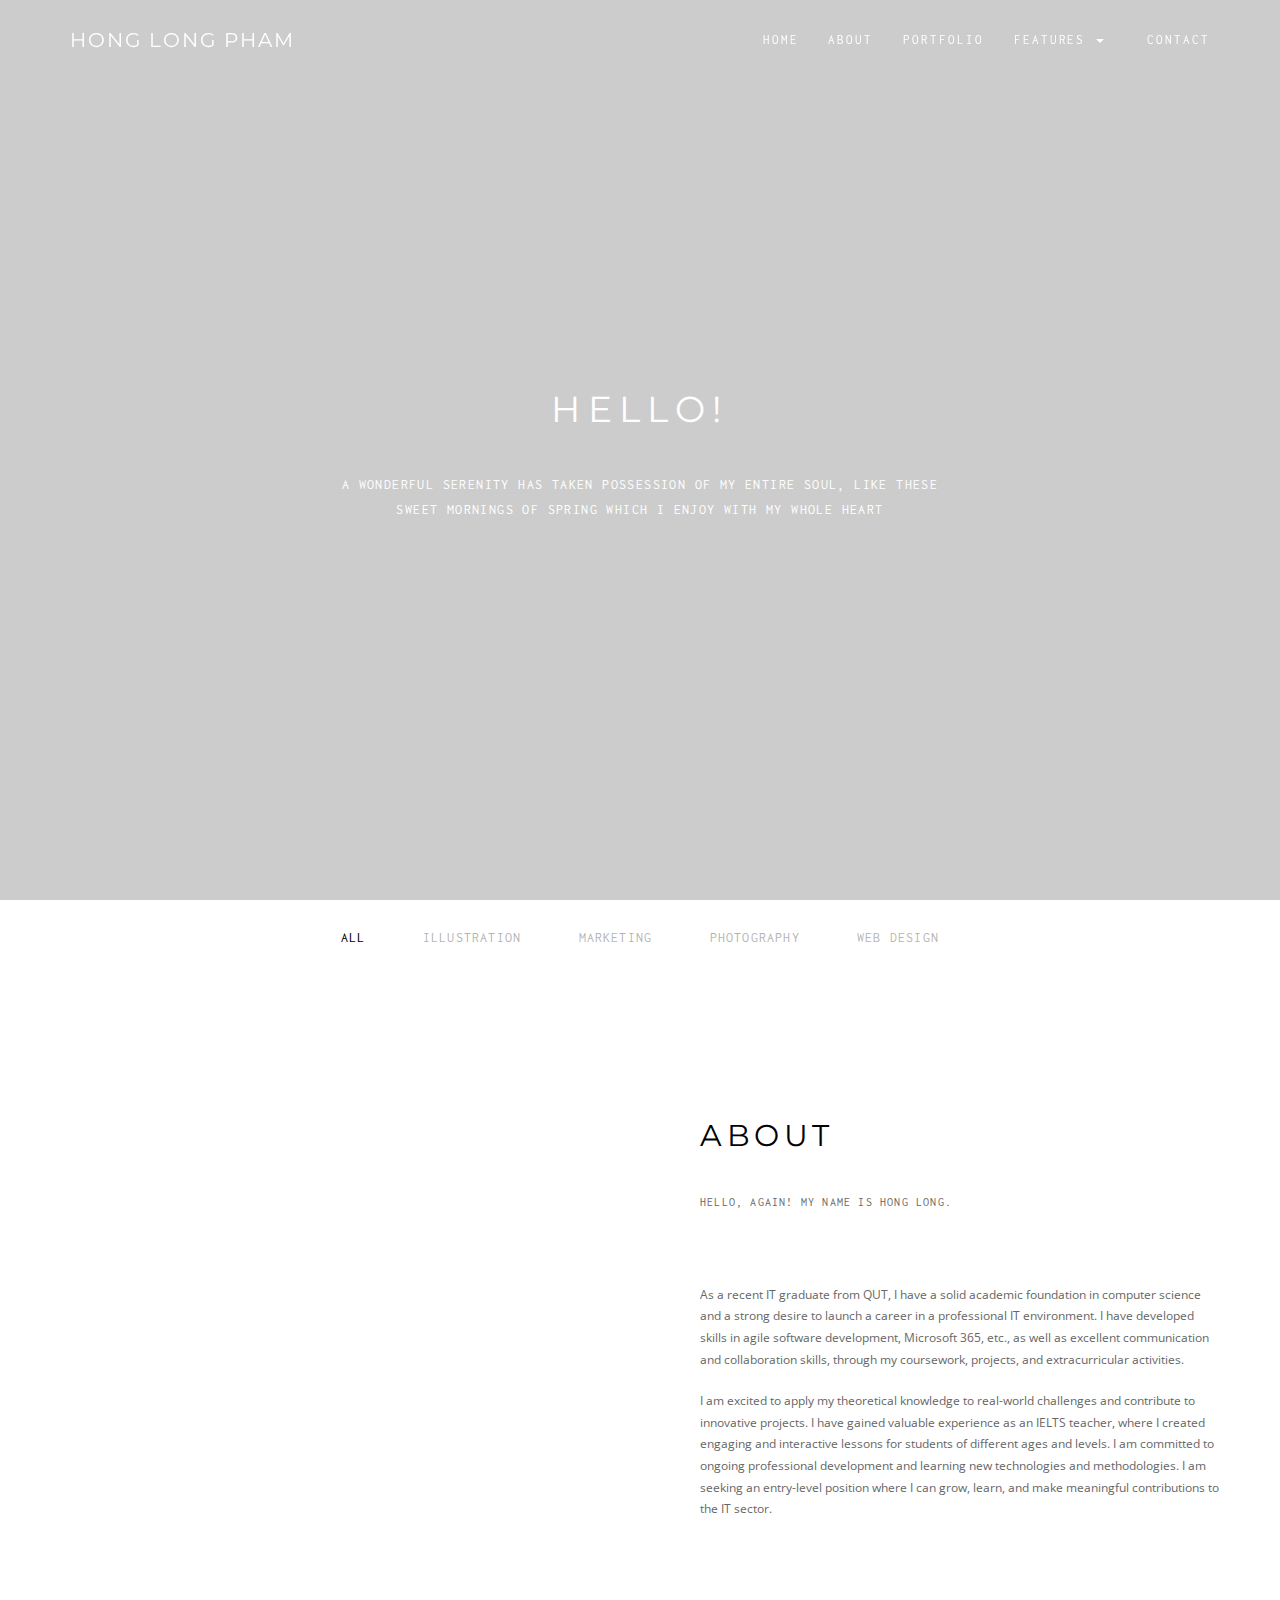
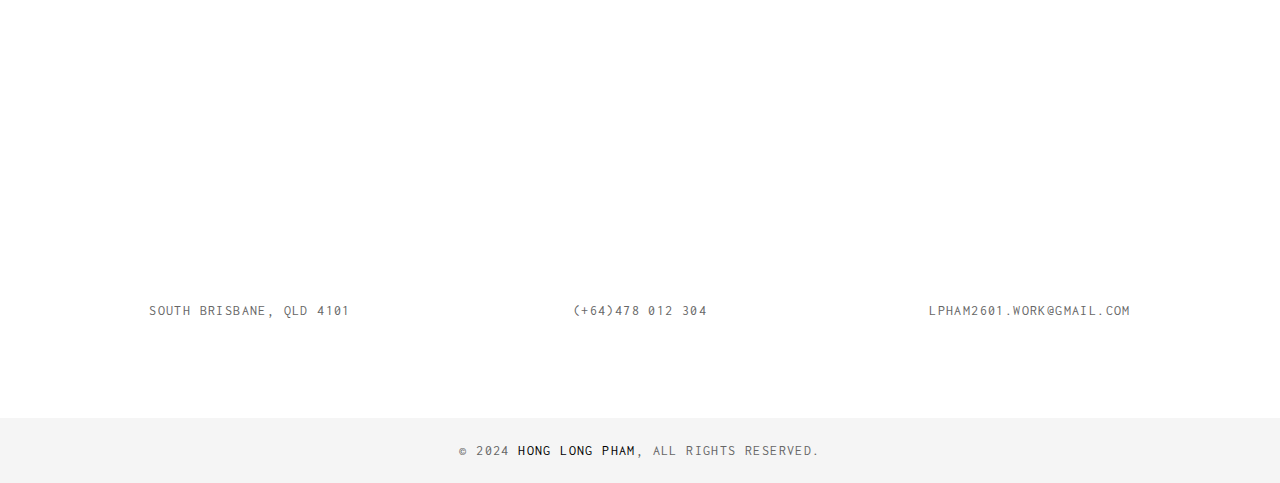
==== index.html @ 08b5fa03 "Initial Commit" ====
<!DOCTYPE html>
<html lang="en">
<head>
	<meta charset="UTF-8">
	<meta name="viewport" content="width=device-width, initial-scale=1.0">
	<meta name="description" content="">
	<meta name="author" content="">
	
	<title>Hong Long Pham - Software Engineer</title>
	
	<!-- Bootstrap core CSS -->
	<link href="assets/bootstrap/css/bootstrap.min.css" rel="stylesheet">
	
	<!-- Plugins -->
	<link href="assets/css/simpletextrotator.css" rel="stylesheet">
	<link href="assets/css/font-awesome.min.css" rel="stylesheet">
	<link href="assets/css/et-line-font.css" rel="stylesheet">
	<link href="assets/css/magnific-popup.css" rel="stylesheet">
	<link href="assets/css/flexslider.css" rel="stylesheet">
	<link href="assets/css/animate.css" rel="stylesheet">
	
	<!-- Template core CSS -->
	<link href="assets/css/style.css" rel="stylesheet">
	
	<!-- Custom css -->
	<link href="assets/css/custom.css" rel="stylesheet">
</head>
<body>

	<!-- PRELOADER -->
	<div class="page-loader">
		<div class="loader">Loading...</div>
	</div>
	<!-- /PRELOADER -->

	<!-- NAVIGATION -->
	<nav class="navbar navbar-custom navbar-transparent navbar-fixed-top" role="navigation">

			<div class="container">
		
				<div class="navbar-header">
					<button type="button" class="navbar-toggle" data-toggle="collapse" data-target="#custom-collapse">
						<span class="sr-only">Toggle navigation</span>
						<span class="icon-bar"></span>
						<span class="icon-bar"></span>
						<span class="icon-bar"></span>
					</button>
					<a class="navbar-brand" href="index.html">Hong Long Pham</a>
				</div>
		
				<div class="collapse navbar-collapse" id="custom-collapse">
		
					<ul class="nav navbar-nav navbar-right">
                        <li><a href="index.html">Home</a></li>
                        <li><a href="about.html">About</a></li>
                        <li><a href="portfolio.html">Portfolio</a></li>
                        
                        <li class="dropdown">
                            <a href="#" class="dropdown-toggle" data-toggle="dropdown">Features <span class="caret"></span></a>
                            <ul class="dropdown-menu" role="menu">
                                <li><a href="comp-alerts-wells.html"><i class="fa fa-bolt"></i> Alerts and Wells</a></li>
                                <li><a href="comp-buttons.html"><i class="fa fa-link fa-sm"></i> Buttons</a></li>
                                <li><a href="comp-collapses-tabs.html"><i class="fa fa-tasks"></i> Collapses &amp; Tabs</a></li>
                                <li><a href="comp-content-box.html"><i class="fa fa-list-alt"></i> Contents Box</a></li>
                                <li><a href="comp-forms.html"><i class="fa fa-check-square-o"></i> Forms</a></li>
                                <li><a href="comp-icons.html"><i class="fa fa-star"></i> Icons</a></li>
                                <li><a href="comp-progress-bars.html"><i class="fa fa-server"></i> Progress Bars</a></li>
                                <li><a href="comp-typography.html"><i class="fa fa-font"></i> Typography</a></li>
                            </ul>
                        </li>
                        
                        <li><a href="contact.html">Contact</a></li>
                    </ul>
                    
				</div>
		
			</div>

	</nav>
	<!-- /NAVIGATION -->

	<!-- HOME -->
	<section id="home" class="module-hero module-parallax module-fade module-full-height bg-dark-30" data-background="assets/images/section-1.jpg">

		<div class="hs-caption container">
			<div class="caption-content">
				<div class="hs-title-size-4 font-alt m-b-30">
					Hello!
				</div>
				<div class="hs-title-size-1 font-inc">
					A wonderful serenity has taken possession of my entire soul, like these<br/> sweet mornings of spring which I enjoy with my whole heart
				</div>
			</div>
		</div>

	</section >
	<!-- /HOME -->

	<!-- WRAPPER -->
	<div class="wrapper">

		<!-- PORTFOLIO -->
		<section class="module-small p-t-20 p-b-0 p-t-sm-0">

			<div class="container">

				<!-- PORTFOLIO FILTER -->
				<div class="row">
					<div class="col-sm-12">

						<ul id="filters" class="filter font-inc">
							<li><a href="#" data-filter="*" class="current wow fadeInUp">All</a></li>
							<li><a href="#" data-filter=".illustration" class="wow fadeInUp" data-wow-delay="0.2s">Illustration</a></li>
							<li><a href="#" data-filter=".marketing" class="wow fadeInUp" data-wow-delay="0.4s">Marketing</a></li>
							<li><a href="#" data-filter=".photography" class="wow fadeInUp" data-wow-delay="0.6s">Photography</a></li>
							<li><a href="#" data-filter=".webdesign" class="wow fadeInUp" data-wow-delay="0.8s">Web Design</a></li>
						</ul>

					</div>
				</div>
				<!-- /PORTFOLIO FILTER -->

			</div>

			<!-- PORTFOLIO LIST -->
			<ul id="works-grid" class="works-grid works-grid-masonry works-grid-3 works-hover-w">

				<!-- PORTFOLIO ITEM -->
				<li class="work-item illustration webdesign">
					<a href="portfolio-single-1.html">
						<div class="work-image">
							<img src="assets/images/work-masonry-1.jpg" alt="">
						</div>
						<div class="work-caption">
							<h3 class="work-title font-alt">Corporate Identity</h3>
							<div class="work-descr font-inc">
								Illustration
							</div>
						</div>
					</a>
				</li>
				<!-- /PORTFOLIO ITEM -->

				<!-- PORTFOLIO ITEM -->
				<li class="work-item marketing photography">
					<a href="portfolio-single-1.html">
						<div class="work-image">
							<img src="assets/images/work-2.jpg" alt="">
						</div>
						<div class="work-caption">
							<h3 class="work-title font-alt">Bag MockUp</h3>
							<div class="work-descr font-inc">
								Marketing
							</div>
						</div>
					</a>
				</li>
				<!-- /PORTFOLIO ITEM -->

				<!-- PORTFOLIO ITEM -->
				<li class="work-item illustration photography">
					<a href="portfolio-single-1.html">
						<div class="work-image">
							<img src="assets/images/work-3.jpg" alt="">
						</div>
						<div class="work-caption">
							<h3 class="work-title font-alt">Disk Cover</h3>
							<div class="work-descr font-inc">
								Illustration
							</div>
						</div>
					</a>
				</li>
				<!-- /PORTFOLIO ITEM -->

				<!-- PORTFOLIO ITEM -->
				<li class="work-item marketing photography">
					<a href="portfolio-single-1.html">
						<div class="work-image">
							<img src="assets/images/work-4.jpg" alt="">
						</div>
						<div class="work-caption">
							<h3 class="work-title font-alt">Business Card</h3>
							<div class="work-descr font-inc">
								Photography
							</div>
						</div>
					</a>
				</li>
				<!-- /PORTFOLIO ITEM -->

				<!-- PORTFOLIO ITEM -->
				<li class="work-item illustration webdesign">
					<a href="portfolio-single-1.html">
						<div class="work-image">
							<img src="assets/images/work-masonry-2.jpg" alt="">
						</div>
						<div class="work-caption">
							<h3 class="work-title font-alt">Business Cards</h3>
							<div class="work-descr font-inc">
								Webdesign
							</div>
						</div>
					</a>
				</li>
				<!-- /PORTFOLIO ITEM -->

				<!-- PORTFOLIO ITEM -->
				<li class="work-item marketing webdesign">
					<a href="portfolio-single-1.html">
						<div class="work-image">
							<img src="assets/images/work-6.jpg" alt="">
						</div>
						<div class="work-caption">
							<h3 class="work-title font-alt">Business Cards in paper clip</h3>
							<div class="work-descr font-inc">
								Marketing
							</div>
						</div>
					</a>
				</li>
				<!-- /PORTFOLIO ITEM -->

				<!-- PORTFOLIO ITEM -->
				<li class="work-item marketing webdesign">
					<a href="portfolio-single-1.html">
						<div class="work-image">
							<img src="assets/images/work-7.jpg" alt="">
						</div>
						<div class="work-caption">
							<h3 class="work-title font-alt">Business Cards in paper clip</h3>
							<div class="work-descr font-inc">
								Marketing
							</div>
						</div>
					</a>
				</li>
				<!-- /PORTFOLIO ITEM -->

			</ul>
			<!-- /PORTFOLIO LIST -->

		</section>
		<!-- /PORTFOLIO -->

		<!-- ABOUT -->
		<section class="module p-t-0 p-b-0" data-background="assets/images/section-4.jpg">

			<div class="container-fluid">

				<div class="row relative">

					<div class="col-sm-12 col-md-6 col-md-offset-6 col-bg">

						<h2 class="module-title font-alt">About</h2>

						<div class="module-subtitle font-inc">
							Hello, again! My name is Hong Long.
						</div>

						<p>As a recent IT graduate from QUT, I have a solid academic foundation in computer science and a strong desire to launch a career in a professional IT environment. I have developed skills in agile software development, Microsoft 365, etc., as well as excellent communication and collaboration skills, through my coursework, projects, and extracurricular activities.</p>

						<p>I am excited to apply my theoretical knowledge to real-world challenges and contribute to innovative projects. I have gained valuable experience as an IELTS teacher, where I created engaging and interactive lessons for students of different ages and levels. I am committed to ongoing professional development and learning new technologies and methodologies. I am seeking an entry-level position where I can grow, learn, and make meaningful contributions to the IT sector.</p>

						<ul class="social-list">
							<li><a href="#"><span class="icon-facebook"></span></a></li>
							<li><a href="#"><span class="icon-twitter"></span></a></li>
							<li><a href="#"><span class="icon-googleplus"></span></a></li>
						</ul>

					</div>

				</div>

			</div>

		</section>
		<!-- /ABOUT -->

		<!-- CONTACT -->
		<section class="module-small">
		
			<div class="container">
		
				<div class="row">
		
					<!-- CONTENT BOX -->
					<div class="col-sm-4">
						<div class="content-box">
							<div class="content-box-icon">
								<span class="icon-map-pin"></span>
							</div>
							<div class="content-box-title font-inc">
								South Brisbane, QLD 4101
							</div>
						</div>
					</div>
					<!-- /CONTENT BOX -->
		
					<!-- CONTENT BOX -->
					<div class="col-sm-4">
						<div class="content-box">
							<div class="content-box-icon">
								<span class="icon-phone"></span>
							</div>
							<div class="content-box-title font-inc">
								(+64)478 012 304
							</div>
						</div>
					</div>
					<!-- /CONTENT BOX -->
		
					<!-- CONTENT BOX -->
					<div class="col-sm-4">
						<div class="content-box">
							<div class="content-box-icon">
								<span class="icon-envelope"></span>
							</div>
							<div class="content-box-title font-inc">
								lpham2601.work@gmail.com
							</div>
						</div>
					</div>
					<!-- /CONTENT BOX -->
		
				</div>
		
			</div>
		
		</section>
		<!-- /CONTACT -->

		<!-- FOOTER -->
		<footer class="footer">
		
			<div class="container">
		
				<div class="row">
		
					<div class="col-sm-12 text-center">
						<p class="copyright font-inc m-b-0">© 2024 <a href="index.html">Hong Long Pham</a>, All Rights Reserved.</p>
					</div>
		
				</div>
		
			</div>
		
		</footer>
		<!-- /FOOTER -->

	</div>
	<!-- /WRAPPER -->

	<!-- Scroll-up -->
	<div class="scroll-up">
		<a href="#totop"><i class="fa fa-angle-double-up"></i></a>
	</div>
	
	<!-- Javascript files -->
	<script src="assets/js/jquery-2.1.3.min.js"></script>
	<script src="assets/bootstrap/js/bootstrap.min.js"></script>
	<script src="assets/js/jquery.mb.YTPlayer.min.js"></script>
	<script src="assets/js/appear.js"></script>
	<script src="assets/js/jquery.simple-text-rotator.min.js"></script>
	<script src="assets/js/jqBootstrapValidation.js"></script>
	<script src="http://maps.google.com/maps/api/js?sensor=true"></script>
	<script src="assets/js/gmaps.js"></script>
	<script src="assets/js/isotope.pkgd.min.js"></script>
	<script src="assets/js/imagesloaded.pkgd.js"></script>
	<script src="assets/js/jquery.flexslider-min.js"></script>
	<script src="assets/js/jquery.magnific-popup.min.js"></script>
	<script src="assets/js/jquery.fitvids.js"></script>
	<script src="assets/js/smoothscroll.js"></script>
	<script src="assets/js/wow.min.js"></script>
	<script src="assets/js/contact.js"></script>
	<script src="assets/js/custom.js"></script>

</body>
</html>
---- assets/css/simpletextrotator.css ----
.rotating {
    display: inline-block;
    -webkit-transform-style: preserve-3d;
    -moz-transform-style: preserve-3d;
    -ms-transform-style: preserve-3d;
    -o-transform-style: preserve-3d;
    transform-style: preserve-3d;
    -webkit-transform: rotateX(0) rotateY(0) rotateZ(0);
    -moz-transform: rotateX(0) rotateY(0) rotateZ(0);
    -ms-transform: rotateX(0) rotateY(0) rotateZ(0);
    -o-transform: rotateX(0) rotateY(0) rotateZ(0);
    transform: rotateX(0) rotateY(0) rotateZ(0);
    -webkit-transition: 0.5s;
    -moz-transition: 0.5s;
    -ms-transition: 0.5s;
    -o-transition: 0.5s;
    transition: 0.5s;
    -webkit-transform-origin-x: 50%;
  }
  
  .rotating.flip {
    position: relative;
  }
  
  .rotating .front, .rotating .back {
    left: 0;
    top: 0;
    -webkit-backface-visibility: hidden;
    -moz-backface-visibility: hidden;
    -ms-backface-visibility: hidden;
    -o-backface-visibility: hidden;
    backface-visibility: hidden;
  }
  
  .rotating .front {
    position: absolute;
    display: inline-block;
    -webkit-transform: translate3d(0,0,1px);
    -moz-transform: translate3d(0,0,1px);
    -ms-transform: translate3d(0,0,1px);
    -o-transform: translate3d(0,0,1px);
    transform: translate3d(0,0,1px);
  }
  
  .rotating.flip .front {
    z-index: 1;
  }
  
  .rotating .back {
    display: block;
    opacity: 0;
  }
  
  .rotating.spin {
    -webkit-transform: rotate(360deg) scale(0);
    -moz-transform: rotate(360deg) scale(0);
    -ms-transform: rotate(360deg) scale(0);
    -o-transform: rotate(360deg) scale(0);
    transform: rotate(360deg) scale(0);
  }
  
  
  
  .rotating.flip .back {
    z-index: 2;
    display: block;
    opacity: 1;
    
    -webkit-transform: rotateY(180deg) translate3d(0,0,0);
    -moz-transform: rotateY(180deg) translate3d(0,0,0);
    -ms-transform: rotateY(180deg) translate3d(0,0,0);
    -o-transform: rotateY(180deg) translate3d(0,0,0);
    transform: rotateY(180deg) translate3d(0,0,0);
  }
  
  .rotating.flip.up .back {
    -webkit-transform: rotateX(180deg) translate3d(0,0,0);
    -moz-transform: rotateX(180deg) translate3d(0,0,0);
    -ms-transform: rotateX(180deg) translate3d(0,0,0);
    -o-transform: rotateX(180deg) translate3d(0,0,0);
    transform: rotateX(180deg) translate3d(0,0,0);
  }
  
  .rotating.flip.cube .front {
    -webkit-transform: translate3d(0,0,100px) scale(0.9,0.9);
    -moz-transform: translate3d(0,0,100px) scale(0.85,0.85);
    -ms-transform: translate3d(0,0,100px) scale(0.85,0.85);
    -o-transform: translate3d(0,0,100px) scale(0.85,0.85);
    transform: translate3d(0,0,100px) scale(0.85,0.85);
  }
  
  .rotating.flip.cube .back {
    -webkit-transform: rotateY(180deg) translate3d(0,0,100px) scale(0.9,0.9);
    -moz-transform: rotateY(180deg) translate3d(0,0,100px) scale(0.85,0.85);
    -ms-transform: rotateY(180deg) translate3d(0,0,100px) scale(0.85,0.85);
    -o-transform: rotateY(180deg) translate3d(0,0,100px) scale(0.85,0.85);
    transform: rotateY(180deg) translate3d(0,0,100px) scale(0.85,0.85);
  }
  
  .rotating.flip.cube.up .back {
    -webkit-transform: rotateX(180deg) translate3d(0,0,100px) scale(0.9,0.9);
    -moz-transform: rotateX(180deg) translate3d(0,0,100px) scale(0.85,0.85);
    -ms-transform: rotateX(180deg) translate3d(0,0,100px) scale(0.85,0.85);
    -o-transform: rotateX(180deg) translate3d(0,0,100px) scale(0.85,0.85);
    transform: rotateX(180deg) translate3d(0,0,100px) scale(0.85,0.85);
  }
---- assets/css/et-line-font.css ----
@font-face {
	font-family: 'et-line';
	src:url('../fonts/et-line.eot');
	src:url('../fonts/et-line.eot?#iefix') format('embedded-opentype'),
		url('../fonts/et-line.woff') format('woff'),
		url('../fonts/et-line.ttf') format('truetype'),
		url('../fonts/et-line.svg#et-line') format('svg');
	font-weight: normal;
	font-style: normal;
}

/* Use the following CSS code if you want to use data attributes for inserting your icons */
[data-icon]:before {
	font-family: 'et-line';
	content: attr(data-icon);
	speak: none;
	font-weight: normal;
	font-variant: normal;
	text-transform: none;
	line-height: 1;
	-webkit-font-smoothing: antialiased;
	-moz-osx-font-smoothing: grayscale;
	display:inline-block;
}

/* Use the following CSS code if you want to have a class per icon */
/*
Instead of a list of all class selectors,
you can use the generic selector below, but it's slower:
[class*="icon-"] {
*/
.icon-mobile, .icon-laptop, .icon-desktop, .icon-tablet, .icon-phone, .icon-document, .icon-documents, .icon-search, .icon-clipboard, .icon-newspaper, .icon-notebook, .icon-book-open, .icon-browser, .icon-calendar, .icon-presentation, .icon-picture, .icon-pictures, .icon-video, .icon-camera, .icon-printer, .icon-toolbox, .icon-briefcase, .icon-wallet, .icon-gift, .icon-bargraph, .icon-grid, .icon-expand, .icon-focus, .icon-edit, .icon-adjustments, .icon-ribbon, .icon-hourglass, .icon-lock, .icon-megaphone, .icon-shield, .icon-trophy, .icon-flag, .icon-map, .icon-puzzle, .icon-basket, .icon-envelope, .icon-streetsign, .icon-telescope, .icon-gears, .icon-key, .icon-paperclip, .icon-attachment, .icon-pricetags, .icon-lightbulb, .icon-layers, .icon-pencil, .icon-tools, .icon-tools-2, .icon-scissors, .icon-paintbrush, .icon-magnifying-glass, .icon-circle-compass, .icon-linegraph, .icon-mic, .icon-strategy, .icon-beaker, .icon-caution, .icon-recycle, .icon-anchor, .icon-profile-male, .icon-profile-female, .icon-bike, .icon-wine, .icon-hotairballoon, .icon-globe, .icon-genius, .icon-map-pin, .icon-dial, .icon-chat, .icon-heart, .icon-cloud, .icon-upload, .icon-download, .icon-target, .icon-hazardous, .icon-piechart, .icon-speedometer, .icon-global, .icon-compass, .icon-lifesaver, .icon-clock, .icon-aperture, .icon-quote, .icon-scope, .icon-alarmclock, .icon-refresh, .icon-happy, .icon-sad, .icon-facebook, .icon-twitter, .icon-googleplus, .icon-rss, .icon-tumblr, .icon-linkedin, .icon-dribbble {
	font-family: 'et-line';
	speak: none;
	font-style: normal;
	font-weight: normal;
	font-variant: normal;
	text-transform: none;
	line-height: 1;
	-webkit-font-smoothing: antialiased;
	-moz-osx-font-smoothing: grayscale;
	display:inline-block;
}
.icon-mobile:before {
	content: "\e000";
}
.icon-laptop:before {
	content: "\e001";
}
.icon-desktop:before {
	content: "\e002";
}
.icon-tablet:before {
	content: "\e003";
}
.icon-phone:before {
	content: "\e004";
}
.icon-document:before {
	content: "\e005";
}
.icon-documents:before {
	content: "\e006";
}
.icon-search:before {
	content: "\e007";
}
.icon-clipboard:before {
	content: "\e008";
}
.icon-newspaper:before {
	content: "\e009";
}
.icon-notebook:before {
	content: "\e00a";
}
.icon-book-open:before {
	content: "\e00b";
}
.icon-browser:before {
	content: "\e00c";
}
.icon-calendar:before {
	content: "\e00d";
}
.icon-presentation:before {
	content: "\e00e";
}
.icon-picture:before {
	content: "\e00f";
}
.icon-pictures:before {
	content: "\e010";
}
.icon-video:before {
	content: "\e011";
}
.icon-camera:before {
	content: "\e012";
}
.icon-printer:before {
	content: "\e013";
}
.icon-toolbox:before {
	content: "\e014";
}
.icon-briefcase:before {
	content: "\e015";
}
.icon-wallet:before {
	content: "\e016";
}
.icon-gift:before {
	content: "\e017";
}
.icon-bargraph:before {
	content: "\e018";
}
.icon-grid:before {
	content: "\e019";
}
.icon-expand:before {
	content: "\e01a";
}
.icon-focus:before {
	content: "\e01b";
}
.icon-edit:before {
	content: "\e01c";
}
.icon-adjustments:before {
	content: "\e01d";
}
.icon-ribbon:before {
	content: "\e01e";
}
.icon-hourglass:before {
	content: "\e01f";
}
.icon-lock:before {
	content: "\e020";
}
.icon-megaphone:before {
	content: "\e021";
}
.icon-shield:before {
	content: "\e022";
}
.icon-trophy:before {
	content: "\e023";
}
.icon-flag:before {
	content: "\e024";
}
.icon-map:before {
	content: "\e025";
}
.icon-puzzle:before {
	content: "\e026";
}
.icon-basket:before {
	content: "\e027";
}
.icon-envelope:before {
	content: "\e028";
}
.icon-streetsign:before {
	content: "\e029";
}
.icon-telescope:before {
	content: "\e02a";
}
.icon-gears:before {
	content: "\e02b";
}
.icon-key:before {
	content: "\e02c";
}
.icon-paperclip:before {
	content: "\e02d";
}
.icon-attachment:before {
	content: "\e02e";
}
.icon-pricetags:before {
	content: "\e02f";
}
.icon-lightbulb:before {
	content: "\e030";
}
.icon-layers:before {
	content: "\e031";
}
.icon-pencil:before {
	content: "\e032";
}
.icon-tools:before {
	content: "\e033";
}
.icon-tools-2:before {
	content: "\e034";
}
.icon-scissors:before {
	content: "\e035";
}
.icon-paintbrush:before {
	content: "\e036";
}
.icon-magnifying-glass:before {
	content: "\e037";
}
.icon-circle-compass:before {
	content: "\e038";
}
.icon-linegraph:before {
	content: "\e039";
}
.icon-mic:before {
	content: "\e03a";
}
.icon-strategy:before {
	content: "\e03b";
}
.icon-beaker:before {
	content: "\e03c";
}
.icon-caution:before {
	content: "\e03d";
}
.icon-recycle:before {
	content: "\e03e";
}
.icon-anchor:before {
	content: "\e03f";
}
.icon-profile-male:before {
	content: "\e040";
}
.icon-profile-female:before {
	content: "\e041";
}
.icon-bike:before {
	content: "\e042";
}
.icon-wine:before {
	content: "\e043";
}
.icon-hotairballoon:before {
	content: "\e044";
}
.icon-globe:before {
	content: "\e045";
}
.icon-genius:before {
	content: "\e046";
}
.icon-map-pin:before {
	content: "\e047";
}
.icon-dial:before {
	content: "\e048";
}
.icon-chat:before {
	content: "\e049";
}
.icon-heart:before {
	content: "\e04a";
}
.icon-cloud:before {
	content: "\e04b";
}
.icon-upload:before {
	content: "\e04c";
}
.icon-download:before {
	content: "\e04d";
}
.icon-target:before {
	content: "\e04e";
}
.icon-hazardous:before {
	content: "\e04f";
}
.icon-piechart:before {
	content: "\e050";
}
.icon-speedometer:before {
	content: "\e051";
}
.icon-global:before {
	content: "\e052";
}
.icon-compass:before {
	content: "\e053";
}
.icon-lifesaver:before {
	content: "\e054";
}
.icon-clock:before {
	content: "\e055";
}
.icon-aperture:before {
	content: "\e056";
}
.icon-quote:before {
	content: "\e057";
}
.icon-scope:before {
	content: "\e058";
}
.icon-alarmclock:before {
	content: "\e059";
}
.icon-refresh:before {
	content: "\e05a";
}
.icon-happy:before {
	content: "\e05b";
}
.icon-sad:before {
	content: "\e05c";
}
.icon-facebook:before {
	content: "\e05d";
}
.icon-twitter:before {
	content: "\e05e";
}
.icon-googleplus:before {
	content: "\e05f";
}
.icon-rss:before {
	content: "\e060";
}
.icon-tumblr:before {
	content: "\e061";
}
.icon-linkedin:before {
	content: "\e062";
}
.icon-dribbble:before {
	content: "\e063";
}
---- assets/css/style.css ----
/* ------------------------------------------------------------------
Project: Semantic
Version: 1.1
Do not edit this file - Place your styles in custom.css
------------------------------------------------------------------ */

@import url("slider.css");
@import url("vertical.css");
@import url("http://fonts.googleapis.com/css?family=Montserrat:400");
@import url("http://fonts.googleapis.com/css?family=Inconsolata:400,700");
@import url("http://fonts.googleapis.com/css?family=Open+Sans:400italic,400,700");

/* ------------------------------------------------------------------
General Styles
------------------------------------------------------------------- */

html {
	overflow-y: scroll;
	overflow-x: hidden;
	-ms-overflow-style: scrollbar;
}

body {
	background: #fff;
	font: 400 12px/1.8 "Open Sans", Verdana, sans-serif;
	color: #666;
	-webkit-font-smoothing: antialiased;
}

img {
	max-width: 100%;
	height: auto;
}

iframe {
	border: 0;
}

.leftauto {
	right: 0 !important;
	left: auto !important;
}

/* Selection */

::-moz-selection {
	background: #000;
	color: #fff;
}

::-webkit-selection{
	background: #000;
	color: #fff;
}

::selection{
	background: #000;
	color: #fff;
}

/* Transition elsements */

.form-control,
.navbar-custom,
.navbar-custom .navbar-brand {
	-webkit-transition: all 0.4s ease-in-out 0s;
	   -moz-transition: all 0.4s ease-in-out 0s;
		-ms-transition: all 0.4s ease-in-out 0s;
		 -o-transition: all 0.4s ease-in-out 0s;
			transition: all 0.4s ease-in-out 0s;
}

a,
.btn,
.navbar a {
	-webkit-transition: all 0.125s ease-in-out 0s;
	   -moz-transition: all 0.125s ease-in-out 0s;
		-ms-transition: all 0.125s ease-in-out 0s;
		 -o-transition: all 0.125s ease-in-out 0s;
			transition: all 0.125s ease-in-out 0s;
}

.team-detail,
.team-image:after,
.work-caption,
.work-image > img,
.work-image:after {
	-webkit-transition: all 0.3s ease-in-out 0s;
	   -moz-transition: all 0.3s ease-in-out 0s;
		-ms-transition: all 0.3s ease-in-out 0s;
		 -o-transition: all 0.3s ease-in-out 0s;
			transition: all 0.3s ease-in-out 0s;
}

/* Reset border-radius */

.well,
.label,
.alert,
.progress,
.form-control,
.modal-content,
.panel-heading,
.panel-group .panel,
.nav-tabs > li > a,
.nav-pills > li > a {
	-webkit-border-radius: 2px;
	   -moz-border-radius: 2px;
		 -o-border-radius: 2px;
			border-radius: 2px;
}

/* Reset box-shadow */

.btn,
.well,
.panel,
.progress,
.progress-bar,
.form-control,
.form-control:hover,
.form-control:focus,
.navbar-custom .dropdown-menu {
	-webkit-box-shadow: none;
			box-shadow: none;
}

/* ------------------------------------------------------------------
Form styles
------------------------------------------------------------------- */

.form-control {
	font-family: "Inconsolata", sans-serif;
	text-transform: uppercase;
	letter-spacing: 0.1em;
	font-size: 11px;
	height: 33px;
	border: 1px solid #b2b2b2;
	-webkit-border-radius: 2px;
	   -moz-border-radius: 2px;
	        border-radius: 2px;
}

.form-control:focus {
	border-color: #CACACA;
}

/* Form sizes */

.input-lg,
.form-horizontal .form-group-lg .form-control {
	height: 43px;
	font-size: 13px;
}

.input-sm, .form-horizontal .form-group-sm .form-control {
	height: 29px;
	font-size: 10px;
}

/* ------------------------------------------------------------------
Button styles
------------------------------------------------------------------- */

.btn {
	padding: 8px 37px;
	font-family: "Inconsolata", sans-serif;
	text-transform: uppercase;
	letter-spacing: 0.1em;
	font-size: 11px;
}

.btn.focus,
.btn.active.focus,
.btn.active:focus,
.btn:active.focus,
.btn:active:focus,
.btn:focus {
	outline: 0;
}

.btn.btn-round {
	-webkit-border-radius: 2px;
	   -moz-border-radius: 2px;
	        border-radius: 2px;
}

.btn.btn-circle {
	-webkit-border-radius: 30px;
	   -moz-border-radius: 30px;
	        border-radius: 30px;
}

/* Button colors */

.btn.btn-g {
	background: transparent;
	border: 1px solid #b2b2b2;
	color: #666;
}

.btn.btn-g:hover,
.btn.btn-g:focus {
	background: #b2b2b2;
	color: #fff;
}

.btn.btn-border-d {
	background: transparent;
	border: 1px solid #000;
	color: #000;
}

.btn.btn-border-d:hover,
.btn.btn-border-d:focus {
	background: #000;
	color: #fff;
}

.btn.btn-d {
	background: rgba(0, 0, 0, 0.8);
	color: #fff;
}

.btn.btn-d:hover,
.btn.btn-d:focus {
	background: #000;
	color: #fff;
}

/* Button sizes */

.btn.btn-lg {
	padding: 12px 45px;
	font-size: 13px;
}

.btn.btn-sm {
	padding: 6px 25px;
	font-size: 10px;
	letter-spacing: 1px;
}

.btn.btn-xs {
	padding: 4px 19px;
	font-size: 10px;
	letter-spacing: 0;
}

.btn-list .btn {
	margin: 5px 0;
}

/* ------------------------------------------------------------------
Tabs and Accordions
------------------------------------------------------------------- */

.tab-content {
	padding: 20px 0;
}

.panel-title {
	font-size: 14px;
}

.panel-heading a {
	position: relative;
	display: block;
}

.panel-heading a:after {
	position: absolute;
	content: "\f106";
	top: 50%;
	right: 0px;
	font-family: "FontAwesome";
	line-height: 1;
	font-size: 14px;
	margin-top: -7px;
}

.panel-heading a.collapsed:after {
	content: "\f107";
}

/* ------------------------------------------------------------------
Progress bars
------------------------------------------------------------------- */

.progress {
	overflow: visible;
	height: 4px;
}

.progress-bar {
	position: relative;
}

.progress-bar.pb-dark {
	background: #000;
}

.progress-bar span {
	position: absolute;
	display: block;
	right: -0px;
	top: 6px;
	opacity: 0;
	line-height: 12px;
	font-size: 12px;
	color: #666;
	padding: 4px 0px;
}

.progress-bar span:after {
	display: inline-block;
	content: "%";
}

.progress-title {
	margin: 0 0 5px;
	text-transform: uppercase;
	font-size: 14px;
}

/* ------------------------------------------------------------------
Examples
------------------------------------------------------------------- */

.et-icons .box1 {
	border: 1px solid #e5e5e5;
	display: block;
	width: 25%;
	float: left;
	padding: 0;
	font-size: 13px;
	margin: -1px 0 0 -1px;
}

.et-icons .box1 > span {
	display: inline-block;
	border-right: 1px solid #e5e5e5;
	min-width: 60px;
	min-height: 60px;
	text-align: center;
	line-height: 60px;
	font-size: 28px;
	margin-right: 5px;
}

.fa-icons > div {
	padding: 0;
	border: 1px solid #e5e5e5;
	margin: -1px 0 0 -1px;
	font-size: 13px;
}

.fa-icons > div > i {
	display: inline-block;
	margin-right: 5px;
	min-width: 40px;
	min-height: 40px;
	border-right: 1px solid #f1f1f1;
	line-height: 40px;
	text-align: center;
	font-size: 14px;
}

.help-block ul {
	list-style: none;
	padding: 0;
	margin: 0;
}

/* ------------------------------------------------------------------
Overlays
------------------------------------------------------------------- */

/* Dark background */

.bg-dark,
.bg-dark-30,
.bg-dark-50,
.bg-dark-90,
.bg-dark .module-title,
.bg-dark-30 .module-title,
.bg-dark-50 .module-title,
.bg-dark-90 .module-title {
	color: #fff;
}

.bg-dark {
	background: #111;
}

.bg-dark-30:before {
	position: absolute;
	background: rgba(0, 0, 0, .3);
	content: " ";
	height: 100%;
	width: 100%;
	left: 0;
	top: 0;
}

.bg-dark-50:before {
	position: absolute;
	background: rgba(0, 0, 0, .5);
	content: " ";
	height: 100%;
	width: 100%;
	left: 0;
	top: 0;
}

.bg-dark-90:before {
	position: absolute;
	background: rgba(0, 0, 0, .9);
	content: " ";
	height: 100%;
	width: 100%;
	left: 0;
	top: 0;
}

/* Light background */

.bg-light,
.bg-light-30,
.bg-light-50,
.bg-light-90 {
	color: #000;
}

.bg-light {
	background: rgba(234, 234, 234, 0.7);
}

.bg-light-30:before {
	position: absolute;
	background: rgba(255, 255, 255, .3);
	content: " ";
	height: 100%;
	width: 100%;
	left: 0;
	top: 0;
}

.bg-light-50:before {
	position: absolute;
	background: rgba(255, 255, 255, .5);
	content: " ";
	height: 100%;
	width: 100%;
	left: 0;
	top: 0;
}

.bg-light-90:before {
	position: absolute;
	background: rgba(255, 255, 255, .9);
	content: " ";
	height: 100%;
	width: 100%;
	left: 0;
	top: 0;
}

/* ------------------------------------------------------------------
Typography
------------------------------------------------------------------- */

a {
	color: #000;
}

a:hover, a:focus {
	text-decoration: none;
	color: #999;
	outline: 0;
}

.bg-dark a {
	color: #CDCDCD;
}

.bg-dark a:hover, .bg-dark a:focus {
	color: #000;
}

h1, h2, h3, h4, h5, h6 {
	line-height: 1.4;
	font-weight: 400;
}

p, ol, ul, blockquote {
	margin: 0 0 20px;
}

blockquote {
	border: 0;
	font-style: italic;
	font-size: 14px;
	padding: 0;
}

.font-alt {
	font-family: "Montserrat", sans-serif;
	text-transform: uppercase;
	letter-spacing: 0.1em;
}

.font-inc {
	font-family: "Inconsolata", sans-serif;
	text-transform: uppercase;
	letter-spacing: 0.1em;
}

.font-serif {
	font-family: Georgia, sans-serif;
}

.font-uppercase {
	text-transform: uppercase;
	font-style: normal;
}

.align-center {
	text-align: center;
}

.rotate {
	text-shadow: none !important;
}

/* ------------------------------------------------------------------
Navbar
------------------------------------------------------------------- */

.navbar-custom {
	background: #fff;
	border: 0;
	border-color: #f5f5f5 !important;
	border-bottom: 1px solid #f5f5f5 !important;
	border-radius: 0;
	font-family: "Inconsolata", sans-serif;
	text-transform: uppercase;
	letter-spacing: 0.15em;
	font-size: 13px;
	z-index: 1000;
}

.navbar-custom .dropdown-menu {
	background: #fff;
	border: 1px solid #f5f5f5;
	border-radius: 0;
	padding: 0;
	-webkit-box-shadow: none;
	        box-shadow: none;
}

.navbar-custom .dropdown-menu .dropdown-menu {
	top: 0;
	left: 100%;
	right: auto;
	margin-top: -1px;
}

.navbar-custom .navbar-brand {
	font-family: "Montserrat", sans-serif;
	letter-spacing: 0.1em;
	font-weight: 400;
	font-size: 20px;
	color: #000;
}

.navbar-custom .nav li > a {
	position: relative;
	color: #000;
}

.navbar-custom .nav > li > a:focus,
.navbar-custom .nav > li > a:hover,
.navbar-custom .nav .open > a,
.navbar-custom .nav .open > a:focus,
.navbar-custom .nav .open > a:hover,
.navbar-custom .dropdown-menu > li > a:focus,
.navbar-custom .dropdown-menu > li > a:hover {
	background: none;
	color: #999;
}

.navbar-custom .dropdown-menu > li > a:hover {
	background: #f5f5f5 !important;
}

.navbar-custom .dropdown-menu > li > a {
	border-bottom: 1px solid #f5f5f5 !important;
	padding: 11px 15px;
	letter-spacing: 0.15em;
	font-size: 11px;
	color: #666;
}

.navbar-custom .dropdown-menu > li:last-child > a {
	border: 0 !important;
}

.navbar-custom .dropdown-toggle:after {
	position: absolute;
	display: block;
	right: 0;
	top: 50%;
	margin-top: -5px;
	font: normal normal normal 14px/1 FontAwesome;
	font-size: 9px;
	content: "\f107";
	text-rendering: auto;
	-webkit-font-smoothing: antialiased;
	-moz-osx-font-smoothing: grayscale;
}

.navbar-custom .navbar-nav > .dropdown > .dropdown-toggle {
	padding-right: 28px;
}

.navbar-custom .navbar-nav > .dropdown > .dropdown-toggle:after {
	position: absolute;
	display: block;
	right: 15px;
	top: 50%;
	margin-top: -5px;
	font: normal normal normal 14px/1 FontAwesome;
	font-size: 9px;
	content: "\f107";
	text-rendering: auto;
	-webkit-font-smoothing: antialiased;
	-moz-osx-font-smoothing: grayscale;
}

.navbar-custom .navbar-toggle .icon-bar {
	background: #000;
}

/* -------------------------------------------------------------------
Home Section
------------------------------------------------------------------- */

.module-hero {
	position: relative;
	background-color: #fff;
	background-repeat: no-repeat;
	background-position: center center;
	width: 100%;
	z-index: 0;
	-webkit-background-size: cover;
	   -moz-background-size: cover;
		 -o-background-size: cover;
			background-size: cover;
}

.hs-title-size-1 {
	letter-spacing: 0.1em;
	font-size: 14px;
}

.hs-title-size-2 {
	letter-spacing: 0.2em;
	font-size: 18px;
}

.hs-title-size-3 {
	letter-spacing: 0.1em;
	font-size: 28px;
}

.hs-title-size-4 {
	letter-spacing: 0.2em;
	font-size: 36px;
}

/* Video */

.video-controls-box {
	position: absolute !important;
	bottom: 40px;
	left: 0;
	width: 100%;
	z-index: 1;
}

.video-controls-box a {
	visibility: hidden;
	display: inline-block;
	color: #fff;
	margin: 0 5px 0 0;
}

/* -------------------------------------------------------------------
Sections
------------------------------------------------------------------- */

.wrapper {
	position: relative;
	background: #fff;
	z-index: 1;
}

.module,
.module-small,
.module-header {
	position: relative;
	padding: 140px 0;
	background-repeat: no-repeat;
	background-position: 50% 50%;
	-webkit-background-size: cover;
	   -moz-background-size: cover;
		 -o-background-size: cover;
			background-size: cover;
}

.module-small {
	padding: 70px 0;
}

.module-header {
	padding: 190px 0 140px;
}

.col-bg {
	background: rgba(255, 255, 255, .9);
	padding: 140px 60px;
}

/* Module title */

.module-title {
	position: relative;
	margin: 0 0 70px;
	letter-spacing: 0.15em;
	font-size: 30px;
	color: #000;
}

.module-subtitle {
	margin-bottom: 70px;
	font-size: 12px;
}

.module-title + .module-subtitle {
	margin-top: -35px;
}

/* Sections dividers */

.divider-w {
	border-top: 1px solid #f5f5f5;
	margin: 0;
}

/* ------------------------------------------------------------------
Social list
------------------------------------------------------------------- */

.social-list {
	list-style: none;
	padding: 0;
	margin: 0;
}

.social-list > li {
	display: inline-block;
	font-size: 24px;
	margin: 5px 5px 5px 0;
}

/* ------------------------------------------------------------------
Content boxes
------------------------------------------------------------------- */

.content-box {
	text-align: center;
	margin: 25px 0;
}

.content-box-icon {
	font-size: 36px;
}

.content-box-title {
	margin: 5px 0 0;
	font-size: 14px;
}

.content-box-text {
	margin: 15px 0 0;
}

/* ------------------------------------------------------------------
Counters
------------------------------------------------------------------- */

.counter-item {
	text-align: center;
}

.counter-number {
	font-size: 36px;
}

.counter-title {
	text-transform: uppercase;
	font-size: 14px;
}

/* ------------------------------------------------------------------
Google map
------------------------------------------------------------------- */

#map-section {
	position: relative;
	height: 450px;
	width: 100%;
}

#map {
	height: 100%;
	width: 100%;
}

#map img {
	max-width: none;
}

.ajax-response {
	text-align: center;
}

/* ------------------------------------------------------------------
Footer
------------------------------------------------------------------- */

.footer {
	background: #f5f5f5;
	padding: 20px 0;
}

.copyright {
	font-size: 14px;
}

/* ------------------------------------------------------------------
Portfolio
------------------------------------------------------------------- */

/* Portfolio filter */

.filter {
	text-align: center;
	list-style: none;
	padding: 0;
	margin: 0 0 20px;
}

.filter > li {
	display: inline-block;
	padding: 5px 0;
	margin: 0 25px;
}

.filter > li a {
	text-transform: uppercase;
	font-size: 14px;
	color: rgba(102, 102, 102, 0.5);
}

.filter > li a:hover,
.filter > li a.current {
	color: #000;
}

/* Portfolio grid */

.works-grid {
	list-style: none;
	padding: 0;
	margin: 0;
}

.works-grid.works-grid-gut {
	margin: 0 0 0 -10px;
}

.works-grid.works-grid-gut .work-item {
	padding: 0 0 10px 10px;
}

.work-item {
	width: 50%;
	float: left;
	margin: 0;
}

.works-grid-3 .work-item {
	width: 33.333%;
}

.container > .works-grid-3 .work-item {
	width: 33.2%;
}

.works-grid-4 .work-item {
	width: 25%;
}

/* Portfolio item */

.work-item > a {
	position: relative;
	display: block;
	overflow: hidden;
}

.work-image {
	position: relative;
	overflow: hidden;
}

.work-image img {
	display: block;
	overflow: hidden;
	width: 100%;
}

.work-image:after {
	position: absolute;
	display: block;
	content: "";
	height: 100%;
	width: 100%;
	top: 0;
	left: 0;
}

.work-caption {
	width: 100%;
	padding: 0 20px;
	opacity: 0;
	position: absolute;
	bottom: 100%;
	left: 0;
	text-align: center;
	overflow: hidden;
}

.work-title {
	font-size: 18px;
	color: #fff;
	margin: 0 0 6px;
}

.work-descr {
	text-transform: uppercase;
	font-size: 14px;
	color: #999;
}

/* */
.works-grid-4 .work-title {
	font-size: 14px;
}

.works-grid-4 .work-descr {
	font-size: 12px;
}

/* Portfolio item hover */

.work-item:hover .work-image:after {
	background: rgba(0, 0, 0, .7);
}

.work-item:hover .work-image > img {
	-webkit-transform: scale(1.1);
	   -moz-transform: scale(1.1);
	    -ms-transform: scale(1.1);
	     -o-transform: scale(1.1);
	        transform: scale(1.1);
}

.work-item:hover .work-caption {
	bottom: 50%;
	opacity: 1;
	z-index: 3;
	-webkit-transform: translateY(50%);
	   -moz-transform: translateY(50%);
	        transform: translateY(50%);
}

/* Work item white background */

.works-grid.works-hover-w .work-title {
	color: #000;
}

.works-grid.works-hover-w .work-descr {
	color: #666;
}

.works-grid.works-hover-w .work-item:hover .work-image:after {
	background: rgba(255, 255, 255, .8);
}

.works-grid.works-hover-g .work-image:after {
	opacity: 0;
}
.works-grid.works-hover-g .work-title,
.works-grid.works-hover-g .work-descr {
	color: #000;
}

.works-grid.works-hover-g .work-item:hover .work-image:after {
/* IE9 SVG, needs conditional override of 'filter' to 'none' */
background: url([data-uri]);
background: -moz-linear-gradient(-45deg,  rgba(255,255,223,0.8) 0%, rgba(255,255,223,0.8) 25%, rgba(252,240,179,0.8) 100%); /* FF3.6+ */
background: -webkit-gradient(linear, left top, right bottom, color-stop(0%,rgba(255,255,223,0.8)), color-stop(25%,rgba(255,255,223,0.8)), color-stop(100%,rgba(252,240,179,0.8))); /* Chrome,Safari4+ */
background: -webkit-linear-gradient(-45deg,  rgba(255,255,223,0.8) 0%,rgba(255,255,223,0.8) 25%,rgba(252,240,179,0.8) 100%); /* Chrome10+,Safari5.1+ */
background: -o-linear-gradient(-45deg,  rgba(255,255,223,0.8) 0%,rgba(255,255,223,0.8) 25%,rgba(252,240,179,0.8) 100%); /* Opera 11.10+ */
background: -ms-linear-gradient(-45deg,  rgba(255,255,223,0.8) 0%,rgba(255,255,223,0.8) 25%,rgba(252,240,179,0.8) 100%); /* IE10+ */
background: linear-gradient(135deg,  rgba(255,255,223,0.8) 0%,rgba(255,255,223,0.8) 25%,rgba(252,240,179,0.8) 100%); /* W3C */
filter: progid:DXImageTransform.Microsoft.gradient( startColorstr='#e6ffffdf', endColorstr='#e6fcf0b3',GradientType=1 ); /* IE6-8 fallback on horizontal gradient */
opacity: 1;
}

/* Portfolio single */

.work-details {
	margin: 0 0 20px;
}

.work-details-title {
	color: #000;
	margin: 0 0 20px;
}

.work-details ul {
	list-style: none;
	padding: 0;
	margin: 0;
}

.work-details ul > li {
	margin: 0 0 10px;
}

.work-title > i,
.work-title > span {
	font-size: 30px;
}

/* ------------------------------------------------------------------
Team
------------------------------------------------------------------- */

.team-item {
	position: relative;
	text-align: center;
}

.team-image {
	position: relative;
	overflow: hidden;
}

.team-image img {
	width: 100%;
}

.team-image:after {
	position: absolute;
	background: transparent;
	content: " ";
	display: block;
	height: 100%;
	width: 100%;
	top: 0;
	left: 0;
	z-index: 1;
}

.team-detail {
	position: absolute;
	width: 100%;
	left: 0;
	bottom: 50%;
	opacity: 0;
	z-index: 2;
	padding: 20px;
	-webkit-transform: translateY(50%);
	   -moz-transform: translateY(50%);
	        transform: translateY(50%);
}

.team-detail h5 {
	text-transform: uppercase;
	font-size: 14px;
}

.team-descr {
	margin: 20px 0 0;
}

.team-name {
	text-transform: uppercase;
	font-size: 14px;
	color: #000;
}

.team-role {
	text-transform: uppercase;
	font-size: 12px;
}

/* Team member hover */

.team-item:hover .team-image:after {
	background: rgba(255, 255, 255, .9);
}

.team-item:hover .team-detail {
	opacity: 1;
}

/* ------------------------------------------------------------------
Post
------------------------------------------------------------------- */

.post-columns .post {
	margin: 0 0 60px;
}

.post {
	margin: 0 0 80px;
}

.post-video,
.post-thumbnail,
.post-images-slider {
	margin: 0 0 20px;
}

.post-images-slider {
	position: relative;
}

.post-quote {
	background: #f5f5f5;
	text-align: center;
	padding: 20px;
}

.post-quote blockquote {
	margin: 0;
}

.post-header {
	margin: 0 0 20px;
}

.post-title {
	font-size: 18px;
	color: #000;
	margin: 0;
}

.post-columns .post-title {
	font-size: 14px;
}

.post-meta {
	font-size: 13px;
}

.post-more {
	text-transform: uppercase;
	letter-spacing: 0.15em;
	font-size: 13px;
}

/* Blog standart */

.post-header-small {
	position: relative;
	padding: 0 0 0 60px;
}

.post-icon {
	position: absolute;
	left: 0;
	top: 0;
	height: 48px;
	width: 48px;
	line-height: 48px;
	font-size: 36px;
}

.post-icon > i,
.post-icon > span {
	line-height: 48px;
}

/* ------------------------------------------------------------------
Pagination
------------------------------------------------------------------- */

.pagination {
	display: block;
	text-align: center;
	font-size: 14px;
}

.pagination a + a {
	padding-left: 20px;
}

/* -------------------------------------------------------------------
Comments and comment form
------------------------------------------------------------------- */

.comments,
.comment-form {
	margin: 80px 0 0;
}

.comments .comment-title,
.comment-form .comment-form-title {
	font-size: 18px;
	color: #000;
	margin: 0 0 40px;
}

.comment-author {
	text-transform: uppercase;
	font-size: 14px;
	margin: 0 0 10px;
}

.comment-avatar {
	width: 55px;
	float: left;
	margin-top: 10px;
}

.comment-avatar img {
	-webkit-border-radius: 50%;
	   -moz-border-radius: 50%;
	        border-radius: 50%;
}

.comment-content {
	padding-top: 5px;
	margin-left: 75px;
	margin-bottom: 30px;
}

.comment-meta {
	text-transform: uppercase;
	font-size: 12px;
}

/* -------------------------------------------------------------------
Scroll to top
------------------------------------------------------------------- */

.scroll-up {
	position: fixed;
	display: none;
	bottom: 7px;
	right: 7px;
	z-index: 999;
}

.scroll-up a {
	background: #fff;
	display: block;
	height: 28px;
	width: 28px;
	text-align: center;
	line-height: 28px;
	font-size: 14px;
	color: #000;
	opacity: 0.6;
	-webkit-border-radius: 2px;
	   -moz-border-radius: 2px;
		 -o-border-radius: 2px;
			border-radius: 2px;
}

.scroll-up a:hover,
.scroll-up a:active {
	opacity: 1;
	color: #000;
}

/* ------------------------------------------------------------------
Preloader
------------------------------------------------------------------- */

.page-loader {
	position: fixed;
	background: #fff;
	bottom: 0;
	right: 0;
	left: 0;
	top: 0;
	z-index: 9998;
}

.loader {
	position: absolute;
	border-left: 2px solid #b2b2b2;
	border-top: 2px solid rgba(245, 245, 245, 0.8);
	border-right: 2px solid rgba(245, 245, 245, 0.8);
	border-bottom: 2px solid rgba(245, 245, 245, 0.8);
	height: 46px;
	width: 46px;
	left: 50%;
	top: 50%;
	margin: -23px 0 0 -23px;
	text-indent: -9999em;
	font-size: 10px;
	z-index: 9999;
	-webkit-animation: load 0.8s infinite linear;
	   -moz-animation: load 0.8s infinite linear;
		 ms-animation: load 0.8s infinite linear;
		  o-animation: load 0.8s infinite linear;
			animation: load 0.8s infinite linear;
}

.loader,
.loader:after {
	border-radius: 50%;
	width: 46px;
	height: 46px;
}

@-webkit-keyframes load {
	0% {
		-webkit-transform: rotate(0deg);
		transform: rotate(0deg);
	}
	100% {
		-webkit-transform: rotate(360deg);
		transform: rotate(360deg);
	}
}

@keyframes load {
	0% {
		-webkit-transform: rotate(0deg);
		transform: rotate(0deg);
	}
	100% {
		-webkit-transform: rotate(360deg);
		transform: rotate(360deg);
	}
}

/* -------------------------------------------------------------------
Responsive Media Querries
------------------------------------------------------------------- */

@media (min-width: 768px) {

	.align-right {
		text-align: right;
	}

	.navbar-transparent {
		background: transparent;
		border: 0 !important;
		border-color: #f5f5f5 !important;
		padding-bottom: 15px;
		padding-top: 15px;
	}

	.navbar-transparent .nav li > a,
	.navbar-transparent .navbar-brand {
		color: #fff;
	}

	.navbar-transparent .dropdown-menu > li > a {
		color: #666;
	}

	.nabar-dark .nav > li > a,
	.nabar-dark .navbar-brand {
		color: #000;
	}

	.navbar-custom .dropdown-menu .dropdown-toggle:after {
		position: absolute;
		display: block;
		right: 9px;
		top: 50%;
		margin-top: -6px;
		font: normal normal normal 14px/1 FontAwesome;
		font-size: 9px;
		content: "\f105";
		text-rendering: auto;
		-webkit-font-smoothing: antialiased;
		-moz-osx-font-smoothing: grayscale;
	}

	.navbar-custom .dropdown-menu {
		position: absolute;
		display: block;
		visibility: hidden;
		opacity: 0;
	}

	.navbar-custom .open > .dropdown-menu {
		visibility: visible;
		opacity: 1;
	}

	.navbar-right .dropdown-menu {
		right: auto;
		left: 0;
	}

	/* Comments */

	.comment .comment {
		margin-left: 75px;
	}

}

@media (max-width: 991px) {

	/* Headers */

	.hs-title-size-3 {
		font-size: 24px;
	}

	.hs-title-size-4 {
		font-size: 32px;
	}

	.work-item,
	.works-grid-3 .work-item,
	.works-grid-4 .work-item,
	.works-grid-5 .work-item {
		width: 50%;
	}

}

@media (max-width: 767px) {

	/* Navbar */

	.navbar-custom .navbar-nav {
		margin-top: 0;
		margin-bottom: 0;
	}

	.navbar-custom li a:hover {
		background: #f5f5f5 !important;
	}

	.navbar-custom .navbar-nav .open .dropdown-menu .dropdown-header,
	.navbar-custom .navbar-nav .open .dropdown-menu > li > a {
		padding: 10px 25px;
	}

	.navbar-custom .navbar-nav .open .dropdown-menu .dropdown-menu .dropdown-header,
	.navbar-custom .navbar-nav .open .dropdown-menu .dropdown-menu > li > a {
		padding: 10px 35px;
	}

	.navbar-custom li a,
	.navbar-custom .dropdown-menu > li:last-child > a {
		border-bottom: 1px solid #f5f5f5 !important;
	}

	.navbar-custom .navbar-nav > .dropdown > .dropdown-toggle:after,
	.navbar-custom .dropdown-toggle:after,
	.navbar-custom .dropdown-menu .dropdown-toggle:after {
		right: 7px;
		content: "\f107";
	}

	.navbar-custom .navbar-nav > .open > .dropdown-toggle:after,
	.navbar-custom .nav > .open >.dropdown-toggle:after,
	.navbar-custom .dropdown-menu .dropdown.open .dropdown-toggle:after {
		content: "\f106";
	}

	.navbar-custom .navbar-collapse {
		border-top: 1px solid #f5f5f5;
		-webkit-box-shadow: none;
		        box-shadow: none;
	}

	/* Headers */

	.hs-title-size-1 {
		font-size: 12px;
	}

	.hs-title-size-2 {
		font-size: 16px;
	}

	.hs-title-size-3 {
		font-size: 20px;
	}

	.hs-title-size-4 {
		font-size: 24px;
	}

}

@media only screen and (max-width: 480px) {

	.work-item,
	.works-grid-3 .work-item,
	.works-grid-4 .work-item,
	.works-grid-5 .work-item {
		width: 100%;
	}

}


/* -------------------------------------------------------------------
Multi-columns-row
------------------------------------------------------------------- */

.multi-columns-row .first-in-row {
	clear: left;
}

.multi-columns-row .col-xs-6:nth-child(2n + 3) { clear: left; }
.multi-columns-row .col-xs-4:nth-child(3n + 4) { clear: left; }
.multi-columns-row .col-xs-3:nth-child(4n + 5) { clear: left; }
.multi-columns-row .col-xs-2:nth-child(6n + 7) { clear: left; }
.multi-columns-row .col-xs-1:nth-child(12n + 13) { clear: left; }

@media (min-width: 768px) {

	.multi-columns-row .col-xs-6:nth-child(2n + 3) { clear: none; }
	.multi-columns-row .col-xs-4:nth-child(3n + 4) { clear: none; }
	.multi-columns-row .col-xs-3:nth-child(4n + 5) { clear: none; }
	.multi-columns-row .col-xs-2:nth-child(6n + 7) { clear: none; }
	.multi-columns-row .col-xs-1:nth-child(12n + 13) { clear: none; }

	.multi-columns-row .col-sm-6:nth-child(2n + 3) { clear: left; }
	.multi-columns-row .col-sm-4:nth-child(3n + 4) { clear: left; }
	.multi-columns-row .col-sm-3:nth-child(4n + 5) { clear: left; }
	.multi-columns-row .col-sm-2:nth-child(6n + 7) { clear: left; }
	.multi-columns-row .col-sm-1:nth-child(12n + 13) { clear: left; }
}

@media (min-width: 992px) {

	.multi-columns-row .col-sm-6:nth-child(2n + 3) { clear: none; }
	.multi-columns-row .col-sm-4:nth-child(3n + 4) { clear: none; }
	.multi-columns-row .col-sm-3:nth-child(4n + 5) { clear: none; }
	.multi-columns-row .col-sm-2:nth-child(6n + 7) { clear: none; }
	.multi-columns-row .col-sm-1:nth-child(12n + 13) { clear: none; }

	.multi-columns-row .col-md-6:nth-child(2n + 3) { clear: left; }
	.multi-columns-row .col-md-4:nth-child(3n + 4) { clear: left; }
	.multi-columns-row .col-md-3:nth-child(4n + 5) { clear: left; }
	.multi-columns-row .col-md-2:nth-child(6n + 7) { clear: left; }
	.multi-columns-row .col-md-1:nth-child(12n + 13) { clear: left; }
}

@media (min-width: 1200px) {

	.multi-columns-row .col-md-6:nth-child(2n + 3) { clear: none; }
	.multi-columns-row .col-md-4:nth-child(3n + 4) { clear: none; }
	.multi-columns-row .col-md-3:nth-child(4n + 5) { clear: none; }
	.multi-columns-row .col-md-2:nth-child(6n + 7) { clear: none; }
	.multi-columns-row .col-md-1:nth-child(12n + 13) { clear: none; }

	.multi-columns-row .col-lg-6:nth-child(2n + 3) { clear: left; }
	.multi-columns-row .col-lg-4:nth-child(3n + 4) { clear: left; }
	.multi-columns-row .col-lg-3:nth-child(4n + 5) { clear: left; }
	.multi-columns-row .col-lg-2:nth-child(6n + 7) { clear: left; }
	.multi-columns-row .col-lg-1:nth-child(12n + 13) { clear: left; }

}
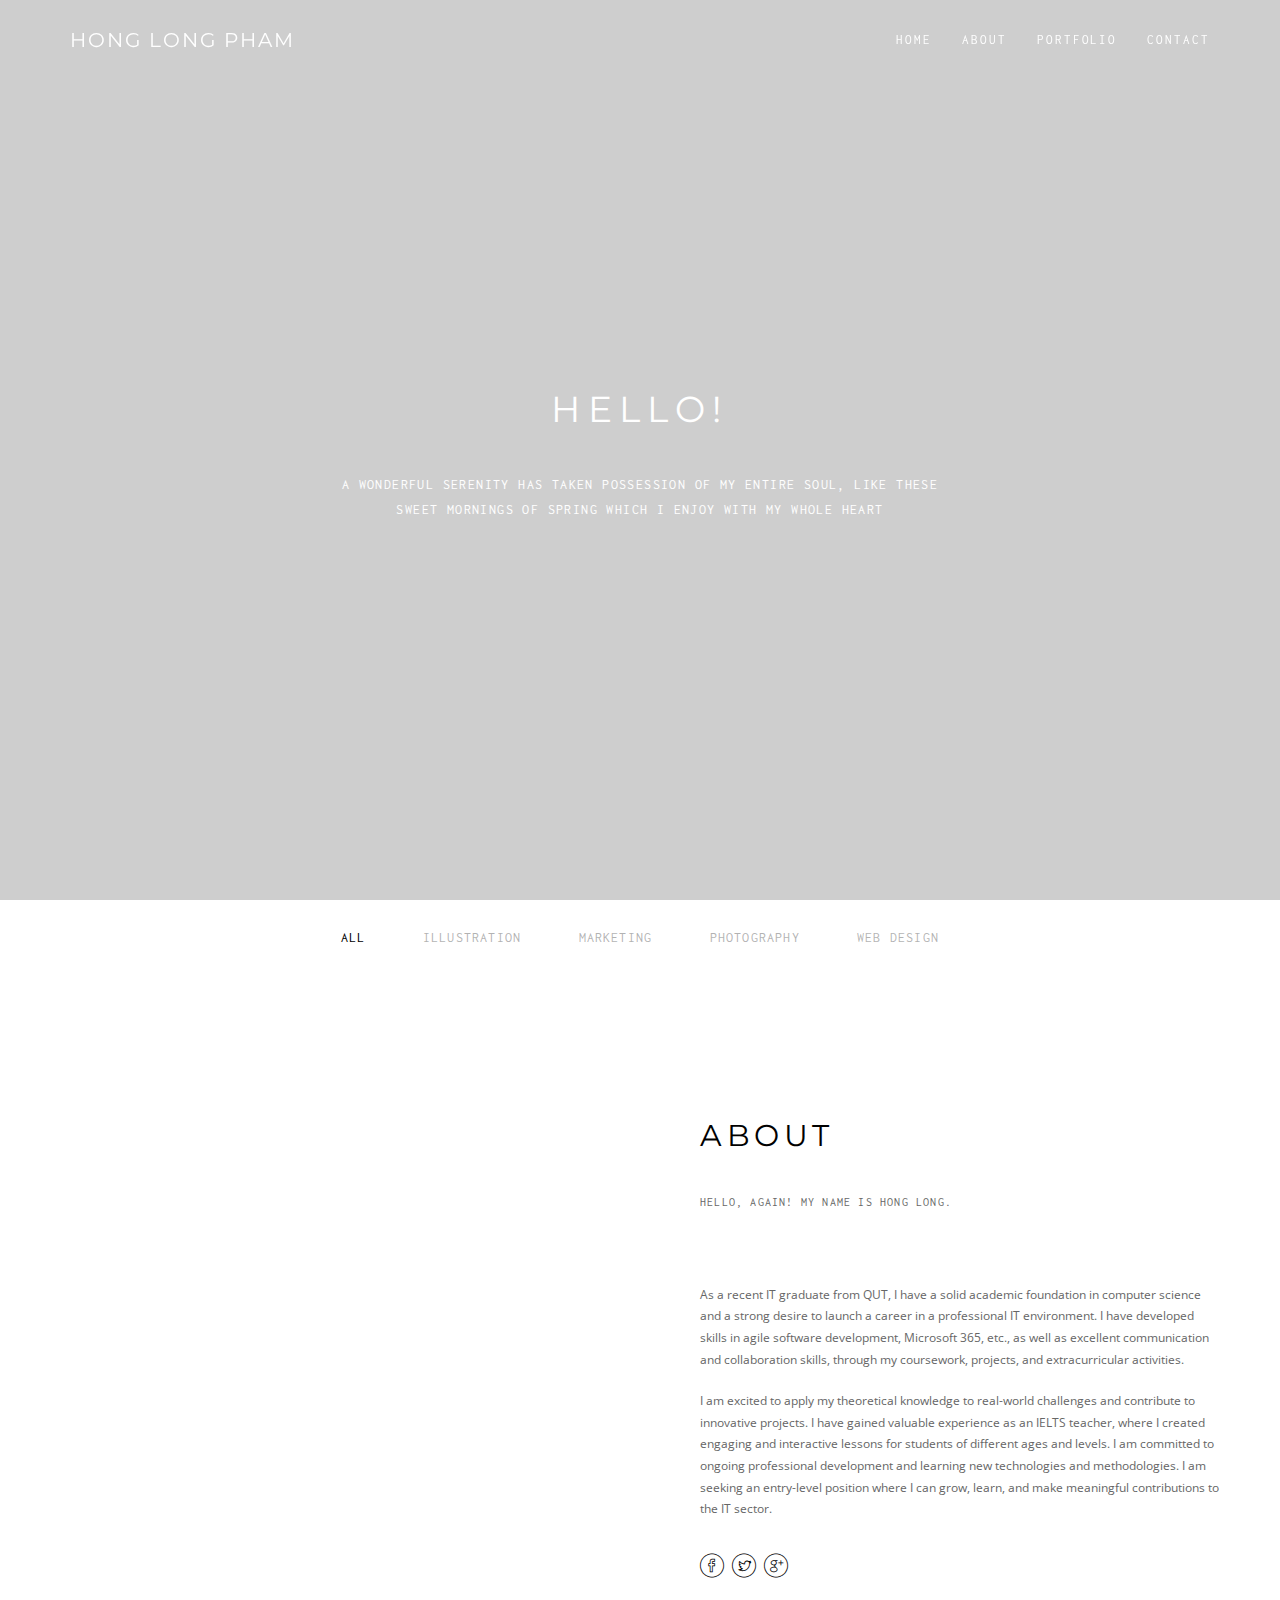
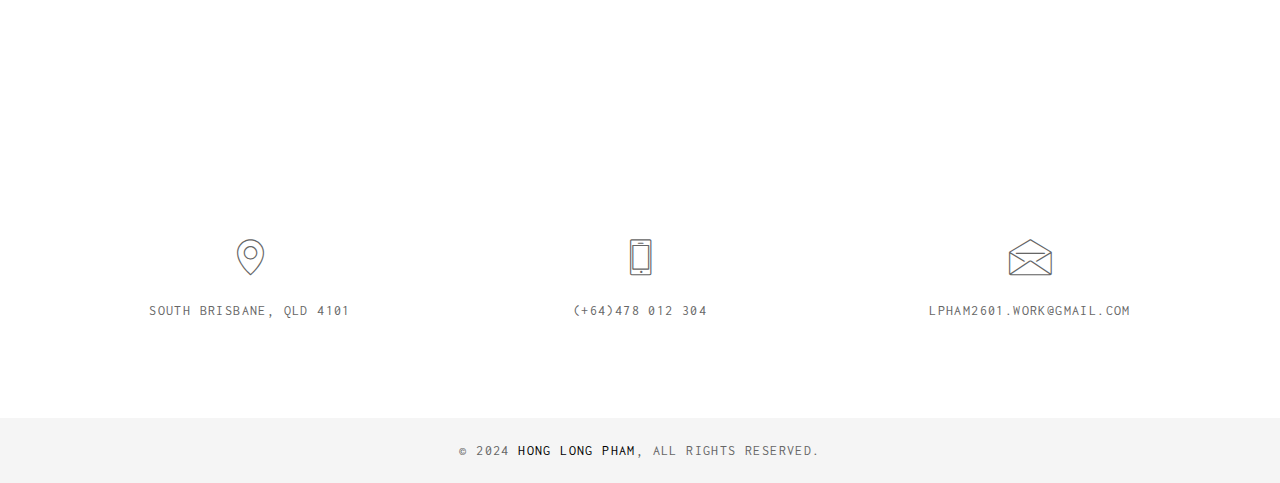
==== commit 5d2271bd: "Add About page" ====
--- a/index.html
+++ b/index.html
@@ -54,21 +54,6 @@
                         <li><a href="index.html">Home</a></li>
                         <li><a href="about.html">About</a></li>
                         <li><a href="portfolio.html">Portfolio</a></li>
-                        
-                        <li class="dropdown">
-                            <a href="#" class="dropdown-toggle" data-toggle="dropdown">Features <span class="caret"></span></a>
-                            <ul class="dropdown-menu" role="menu">
-                                <li><a href="comp-alerts-wells.html"><i class="fa fa-bolt"></i> Alerts and Wells</a></li>
-                                <li><a href="comp-buttons.html"><i class="fa fa-link fa-sm"></i> Buttons</a></li>
-                                <li><a href="comp-collapses-tabs.html"><i class="fa fa-tasks"></i> Collapses &amp; Tabs</a></li>
-                                <li><a href="comp-content-box.html"><i class="fa fa-list-alt"></i> Contents Box</a></li>
-                                <li><a href="comp-forms.html"><i class="fa fa-check-square-o"></i> Forms</a></li>
-                                <li><a href="comp-icons.html"><i class="fa fa-star"></i> Icons</a></li>
-                                <li><a href="comp-progress-bars.html"><i class="fa fa-server"></i> Progress Bars</a></li>
-                                <li><a href="comp-typography.html"><i class="fa fa-font"></i> Typography</a></li>
-                            </ul>
-                        </li>
-                        
                         <li><a href="contact.html">Contact</a></li>
                     </ul>
                     
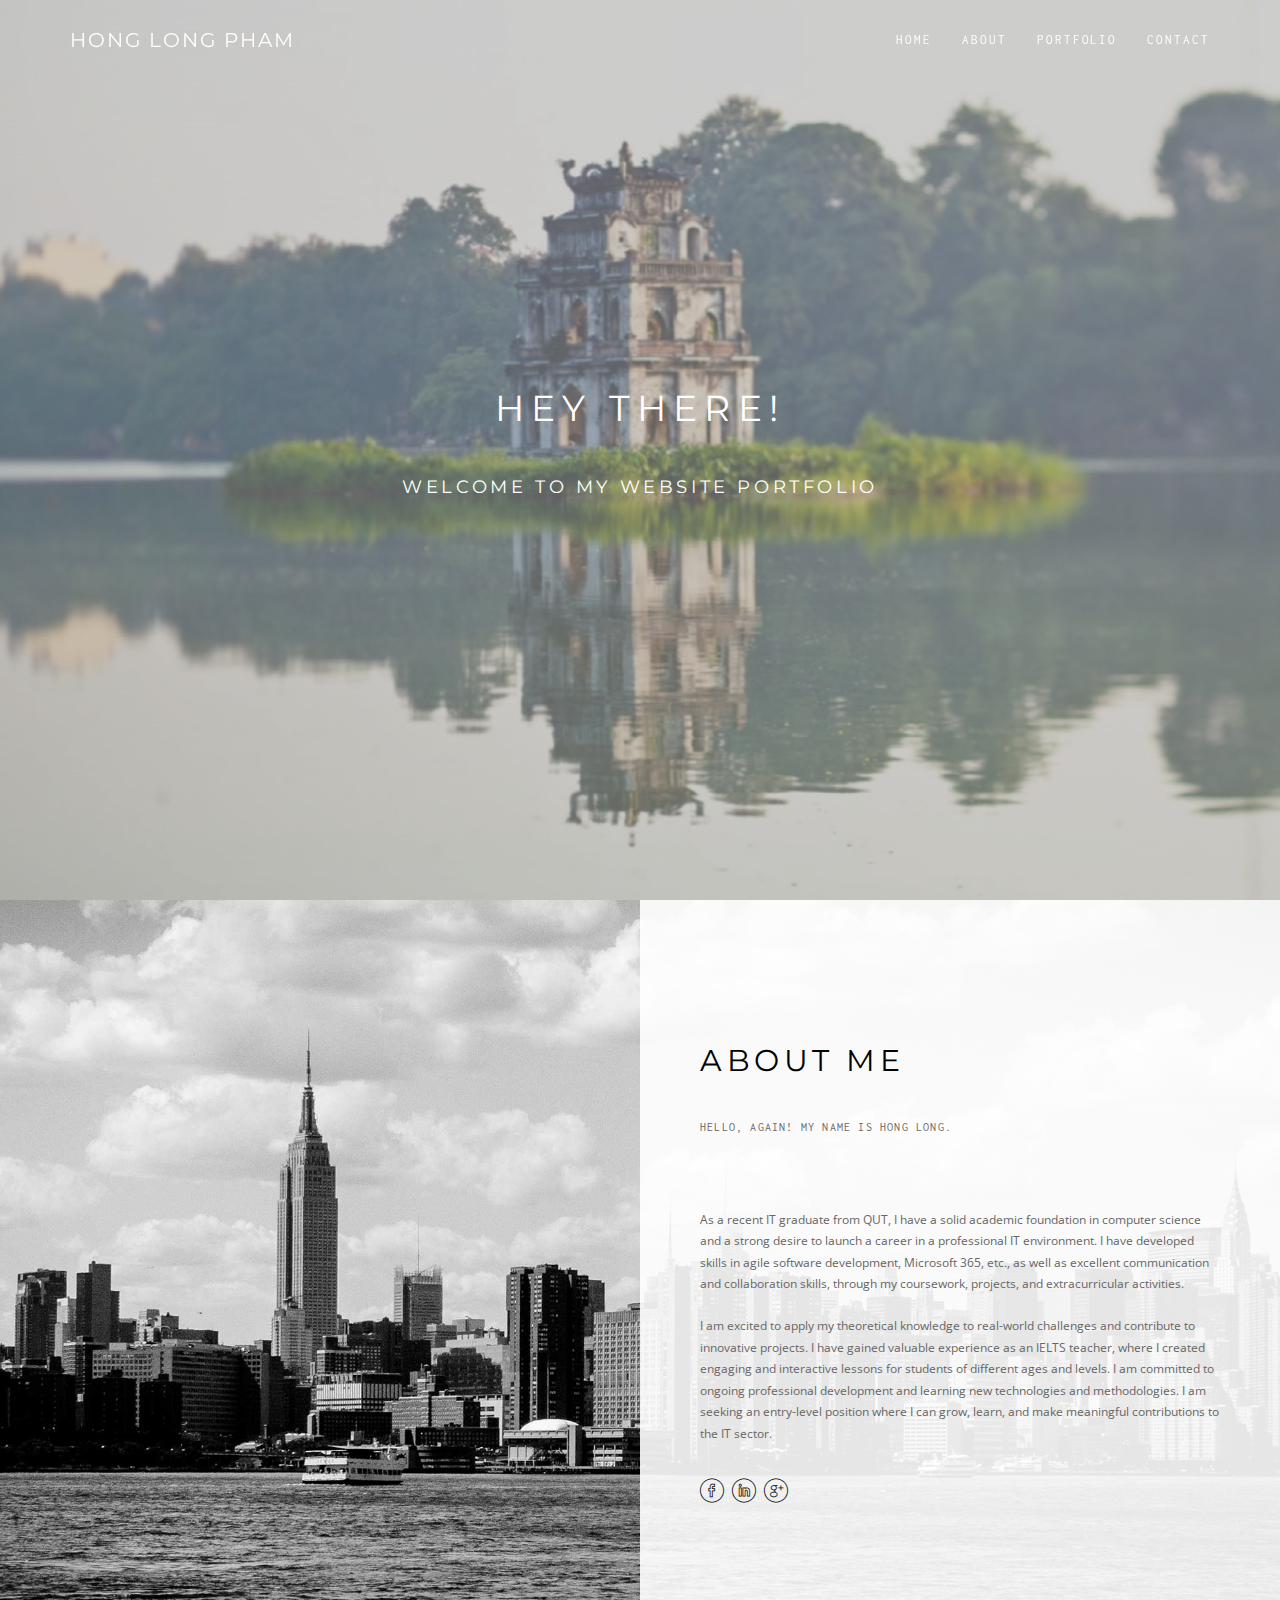
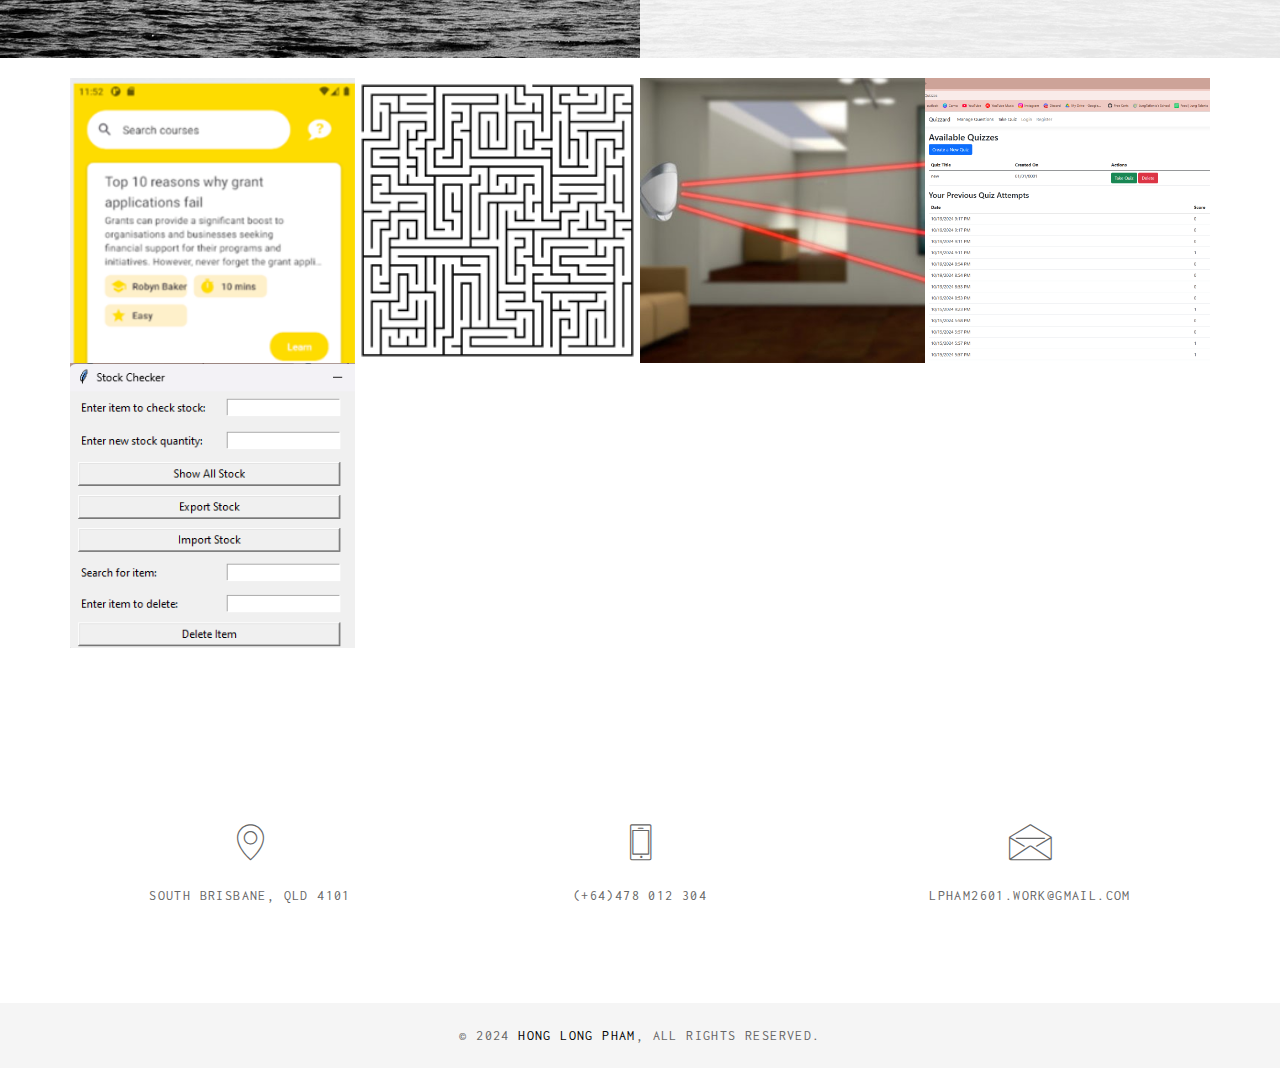
==== commit 98224efb: "Finish the mock website" ====
--- a/index.html
+++ b/index.html
@@ -6,7 +6,7 @@
 	<meta name="description" content="">
 	<meta name="author" content="">
 	
-	<title>Hong Long Pham - Software Engineer</title>
+	<title>Hong Long Pham - Junior Software Engineer</title>
 	
 	<!-- Bootstrap core CSS -->
 	<link href="assets/bootstrap/css/bootstrap.min.css" rel="stylesheet">
@@ -65,15 +65,15 @@
 	<!-- /NAVIGATION -->
 
 	<!-- HOME -->
-	<section id="home" class="module-hero module-parallax module-fade module-full-height bg-dark-30" data-background="assets/images/section-1.jpg">
+	<section id="home" class="module-hero module-parallax module-fade module-full-height bg-dark-30" data-background="assets/images/hanoi.jpg">
 
 		<div class="hs-caption container">
 			<div class="caption-content">
 				<div class="hs-title-size-4 font-alt m-b-30">
-					Hello!
-				</div>
-				<div class="hs-title-size-1 font-inc">
-					A wonderful serenity has taken possession of my entire soul, like these<br/> sweet mornings of spring which I enjoy with my whole heart
+					Hey there!
+				</div>
+				<div class="hs-title-size-2 font-alt m-b-20">
+					Welcome to my website portfolio
 				</div>
 			</div>
 		</div>
@@ -84,152 +84,8 @@
 	<!-- WRAPPER -->
 	<div class="wrapper">
 
-		<!-- PORTFOLIO -->
-		<section class="module-small p-t-20 p-b-0 p-t-sm-0">
-
-			<div class="container">
-
-				<!-- PORTFOLIO FILTER -->
-				<div class="row">
-					<div class="col-sm-12">
-
-						<ul id="filters" class="filter font-inc">
-							<li><a href="#" data-filter="*" class="current wow fadeInUp">All</a></li>
-							<li><a href="#" data-filter=".illustration" class="wow fadeInUp" data-wow-delay="0.2s">Illustration</a></li>
-							<li><a href="#" data-filter=".marketing" class="wow fadeInUp" data-wow-delay="0.4s">Marketing</a></li>
-							<li><a href="#" data-filter=".photography" class="wow fadeInUp" data-wow-delay="0.6s">Photography</a></li>
-							<li><a href="#" data-filter=".webdesign" class="wow fadeInUp" data-wow-delay="0.8s">Web Design</a></li>
-						</ul>
-
-					</div>
-				</div>
-				<!-- /PORTFOLIO FILTER -->
-
-			</div>
-
-			<!-- PORTFOLIO LIST -->
-			<ul id="works-grid" class="works-grid works-grid-masonry works-grid-3 works-hover-w">
-
-				<!-- PORTFOLIO ITEM -->
-				<li class="work-item illustration webdesign">
-					<a href="portfolio-single-1.html">
-						<div class="work-image">
-							<img src="assets/images/work-masonry-1.jpg" alt="">
-						</div>
-						<div class="work-caption">
-							<h3 class="work-title font-alt">Corporate Identity</h3>
-							<div class="work-descr font-inc">
-								Illustration
-							</div>
-						</div>
-					</a>
-				</li>
-				<!-- /PORTFOLIO ITEM -->
-
-				<!-- PORTFOLIO ITEM -->
-				<li class="work-item marketing photography">
-					<a href="portfolio-single-1.html">
-						<div class="work-image">
-							<img src="assets/images/work-2.jpg" alt="">
-						</div>
-						<div class="work-caption">
-							<h3 class="work-title font-alt">Bag MockUp</h3>
-							<div class="work-descr font-inc">
-								Marketing
-							</div>
-						</div>
-					</a>
-				</li>
-				<!-- /PORTFOLIO ITEM -->
-
-				<!-- PORTFOLIO ITEM -->
-				<li class="work-item illustration photography">
-					<a href="portfolio-single-1.html">
-						<div class="work-image">
-							<img src="assets/images/work-3.jpg" alt="">
-						</div>
-						<div class="work-caption">
-							<h3 class="work-title font-alt">Disk Cover</h3>
-							<div class="work-descr font-inc">
-								Illustration
-							</div>
-						</div>
-					</a>
-				</li>
-				<!-- /PORTFOLIO ITEM -->
-
-				<!-- PORTFOLIO ITEM -->
-				<li class="work-item marketing photography">
-					<a href="portfolio-single-1.html">
-						<div class="work-image">
-							<img src="assets/images/work-4.jpg" alt="">
-						</div>
-						<div class="work-caption">
-							<h3 class="work-title font-alt">Business Card</h3>
-							<div class="work-descr font-inc">
-								Photography
-							</div>
-						</div>
-					</a>
-				</li>
-				<!-- /PORTFOLIO ITEM -->
-
-				<!-- PORTFOLIO ITEM -->
-				<li class="work-item illustration webdesign">
-					<a href="portfolio-single-1.html">
-						<div class="work-image">
-							<img src="assets/images/work-masonry-2.jpg" alt="">
-						</div>
-						<div class="work-caption">
-							<h3 class="work-title font-alt">Business Cards</h3>
-							<div class="work-descr font-inc">
-								Webdesign
-							</div>
-						</div>
-					</a>
-				</li>
-				<!-- /PORTFOLIO ITEM -->
-
-				<!-- PORTFOLIO ITEM -->
-				<li class="work-item marketing webdesign">
-					<a href="portfolio-single-1.html">
-						<div class="work-image">
-							<img src="assets/images/work-6.jpg" alt="">
-						</div>
-						<div class="work-caption">
-							<h3 class="work-title font-alt">Business Cards in paper clip</h3>
-							<div class="work-descr font-inc">
-								Marketing
-							</div>
-						</div>
-					</a>
-				</li>
-				<!-- /PORTFOLIO ITEM -->
-
-				<!-- PORTFOLIO ITEM -->
-				<li class="work-item marketing webdesign">
-					<a href="portfolio-single-1.html">
-						<div class="work-image">
-							<img src="assets/images/work-7.jpg" alt="">
-						</div>
-						<div class="work-caption">
-							<h3 class="work-title font-alt">Business Cards in paper clip</h3>
-							<div class="work-descr font-inc">
-								Marketing
-							</div>
-						</div>
-					</a>
-				</li>
-				<!-- /PORTFOLIO ITEM -->
-
-			</ul>
-			<!-- /PORTFOLIO LIST -->
-
-		</section>
-		<!-- /PORTFOLIO -->
-
 		<!-- ABOUT -->
-		<section class="module p-t-0 p-b-0" data-background="assets/images/section-4.jpg">
+		<section class="module-small p-t-0 p-b-0" data-background="assets/images/section-4.jpg">
 
 			<div class="container-fluid">
 
@@ -237,7 +93,7 @@
 
 					<div class="col-sm-12 col-md-6 col-md-offset-6 col-bg">
 
-						<h2 class="module-title font-alt">About</h2>
+						<h2 class="module-title font-alt">About Me</h2>
 
 						<div class="module-subtitle font-inc">
 							Hello, again! My name is Hong Long.
@@ -248,9 +104,9 @@
 						<p>I am excited to apply my theoretical knowledge to real-world challenges and contribute to innovative projects. I have gained valuable experience as an IELTS teacher, where I created engaging and interactive lessons for students of different ages and levels. I am committed to ongoing professional development and learning new technologies and methodologies. I am seeking an entry-level position where I can grow, learn, and make meaningful contributions to the IT sector.</p>
 
 						<ul class="social-list">
-							<li><a href="#"><span class="icon-facebook"></span></a></li>
-							<li><a href="#"><span class="icon-twitter"></span></a></li>
-							<li><a href="#"><span class="icon-googleplus"></span></a></li>
+							<li><a href="https://www.facebook.com/longpjnk"><span class="icon-facebook"></span></a></li>
+							<li><a href="https://www.linkedin.com/in/lpham2601"><span class="icon-linkedin"></span></a></li>
+							<li><a href="mailto:lpham2601.work@gmail.com"><span class="icon-googleplus"></span></a></li>
 						</ul>
 
 					</div>
@@ -261,6 +117,100 @@
 
 		</section>
 		<!-- /ABOUT -->
+
+		<!-- PORTFOLIO -->
+		<section class="module-small p-t-20">
+
+			<div class="container">
+				<!-- PORTFOLIO LIST -->
+				<ul id="works-grid" class="works-grid works-grid-masonry works-grid-4 works-hover-b">
+
+					<!-- PORTFOLIO ITEM -->
+					<li class="work-item illustration webdesign">
+						<a href="getfunded.html">
+							<div class="work-image">
+								<img src="assets/images/GetFUNDed.png" alt="">
+							</div>
+							<div class="work-caption">
+								<h3 class="work-title font-alt">Get FUNDed</h3>
+								<div class="work-descr font-inc">
+									Mobile Application
+								</div>
+							</div>
+						</a>
+					</li>
+					<!-- /PORTFOLIO ITEM -->
+
+					<!-- PORTFOLIO ITEM -->
+					<li class="work-item marketing photography">
+						<a href="maze.html">
+							<div class="work-image">
+								<img src="assets/images/Maze.png" alt="">
+							</div>
+							<div class="work-caption">
+								<h3 class="work-title font-alt">Computer-Assisted Maze Creator</h3>
+								<div class="work-descr font-inc">
+									Mobile Application
+								</div>
+							</div>
+						</a>
+					</li>
+					<!-- /PORTFOLIO ITEM -->
+
+					<!-- PORTFOLIO ITEM -->
+					<li class="work-item illustration photography">
+						<a href="motionsensor.html">
+							<div class="work-image">
+								<img src="assets/images/MotionDetector.jpg" alt="">
+							</div>
+							<div class="work-caption">
+								<h3 class="work-title font-alt">Household Motion Detector</h3>
+								<div class="work-descr font-inc">
+									Microprocessor and IoT
+								</div>
+							</div>
+						</a>
+					</li>
+					<!-- /PORTFOLIO ITEM -->
+
+					<!-- PORTFOLIO ITEM -->
+					<li class="work-item marketing photography">
+						<a href="quizzard.html">
+							<div class="work-image">
+								<img src="assets/images/Quizzard.png" alt="">
+							</div>
+							<div class="work-caption">
+								<h3 class="work-title font-alt">Quizzard</h3>
+								<div class="work-descr font-inc">
+									Web Application
+								</div>
+							</div>
+						</a>
+					</li>
+					<!-- /PORTFOLIO ITEM -->
+
+					<!-- PORTFOLIO ITEM -->
+					<li class="work-item illustration webdesign">
+						<a href="stockchecker.html">
+							<div class="work-image">
+								<img src="assets/images/StockChecker.png" alt="">
+							</div>
+							<div class="work-caption">
+								<h3 class="work-title font-alt">Restaurant Stock Checker</h3>
+								<div class="work-descr font-inc">
+									Console Application
+								</div>
+							</div>
+						</a>
+					</li>
+					<!-- /PORTFOLIO ITEM -->
+				</ul>
+				<!-- /PORTFOLIO LIST -->
+
+			</div>
+
+		</section>
+		<!-- /PORTFOLIO -->
 
 		<!-- CONTACT -->
 		<section class="module-small">
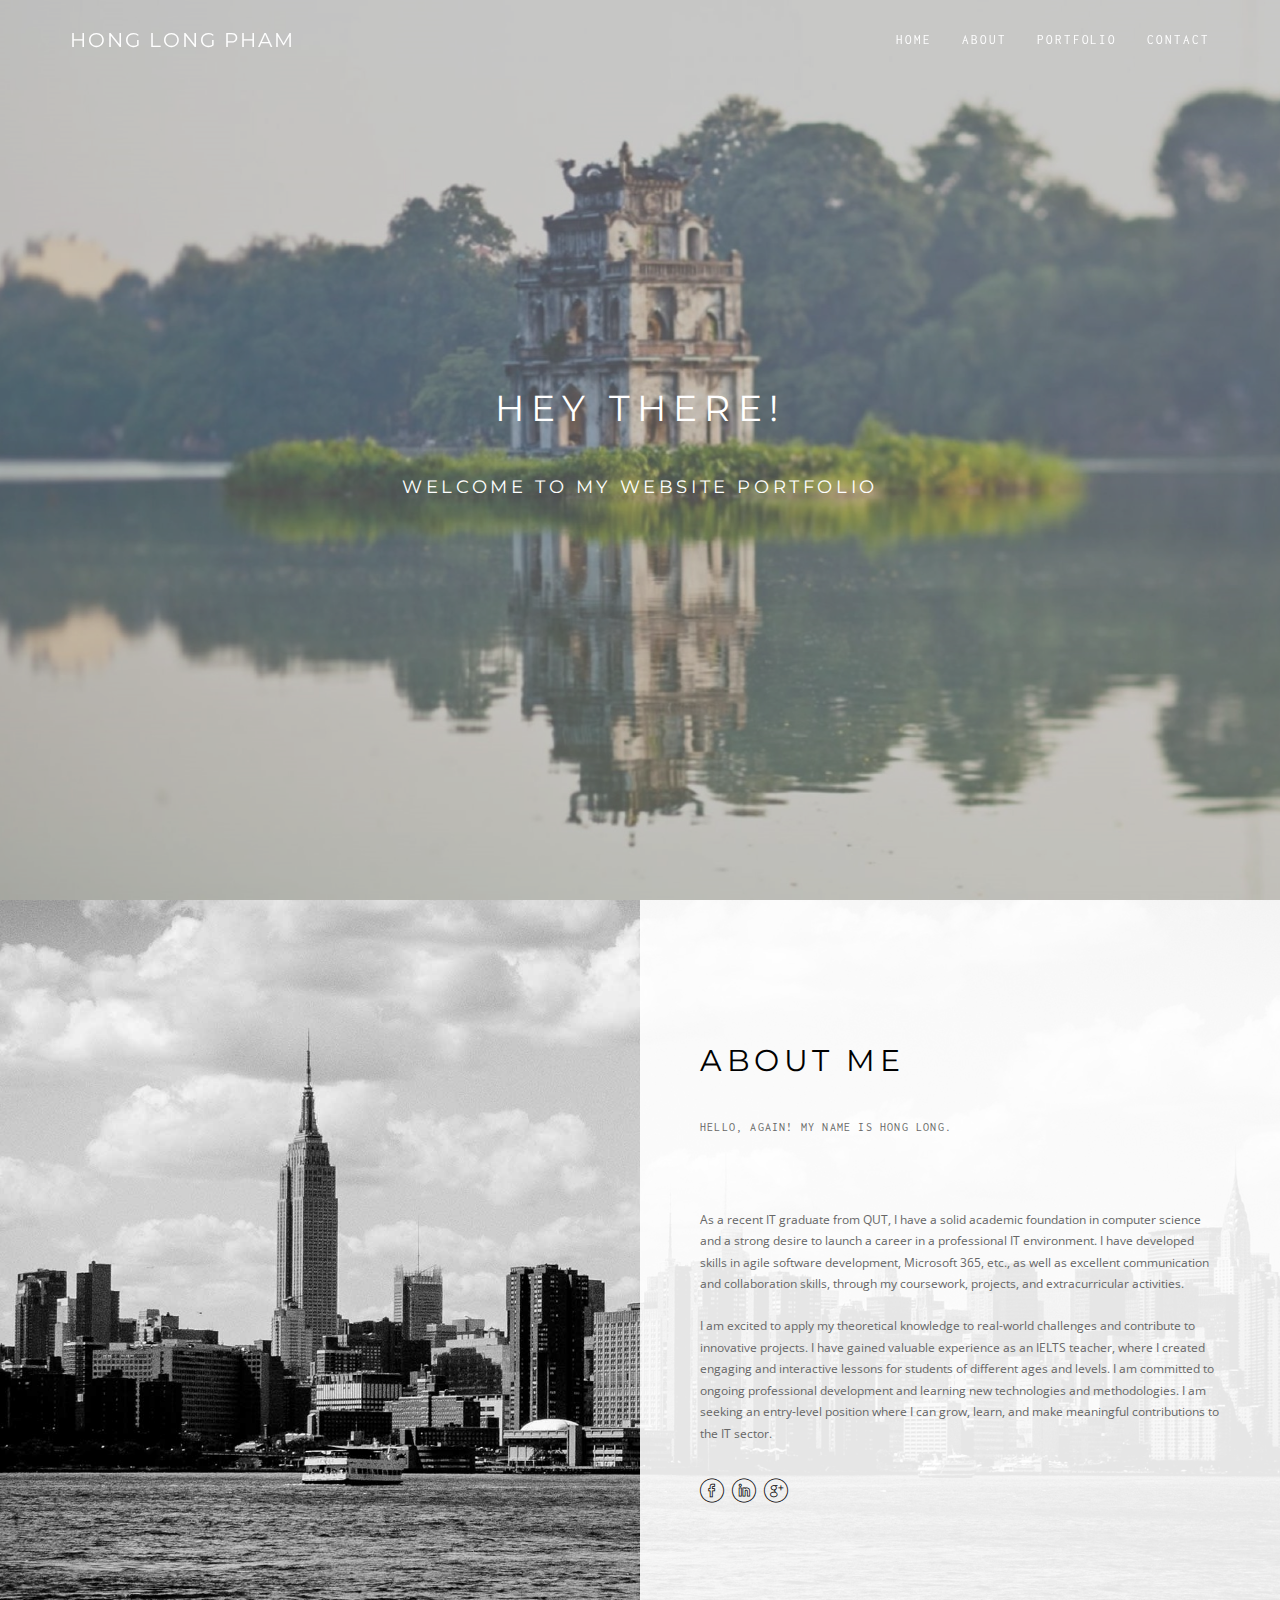
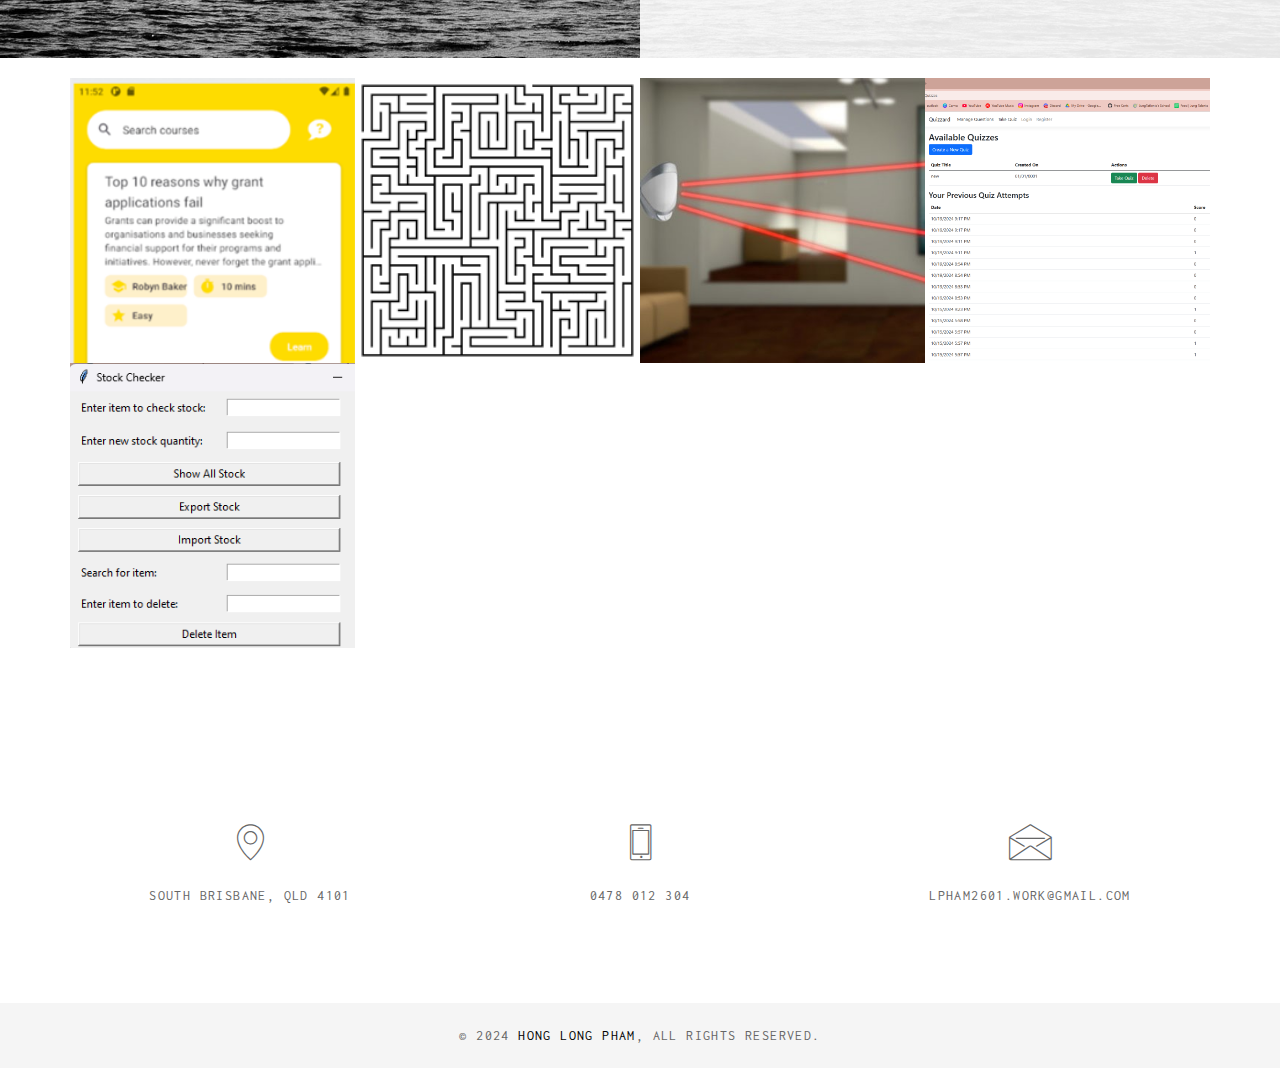
==== commit 8a665851: "fix typo" ====
--- a/index.html
+++ b/index.html
@@ -239,7 +239,7 @@
 								<span class="icon-phone"></span>
 							</div>
 							<div class="content-box-title font-inc">
-								(+64)478 012 304
+								0478 012 304
 							</div>
 						</div>
 					</div>
